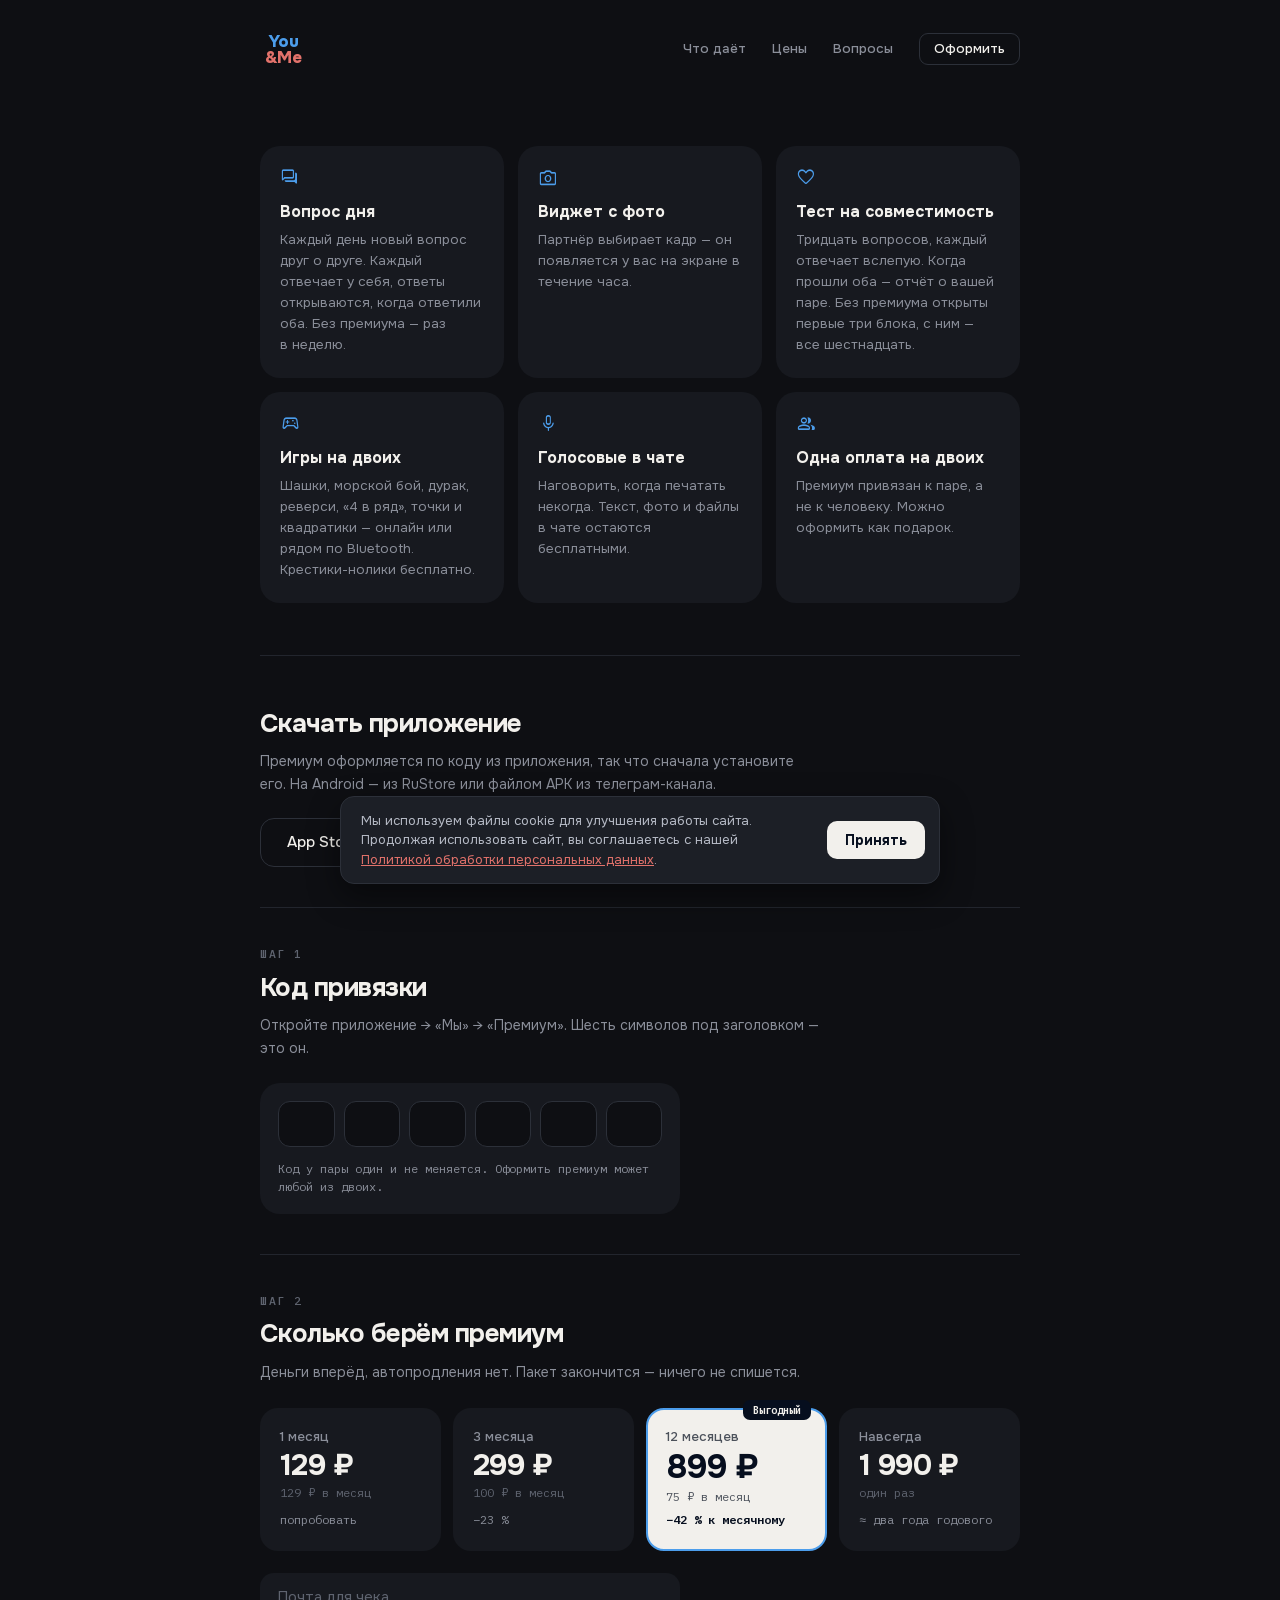
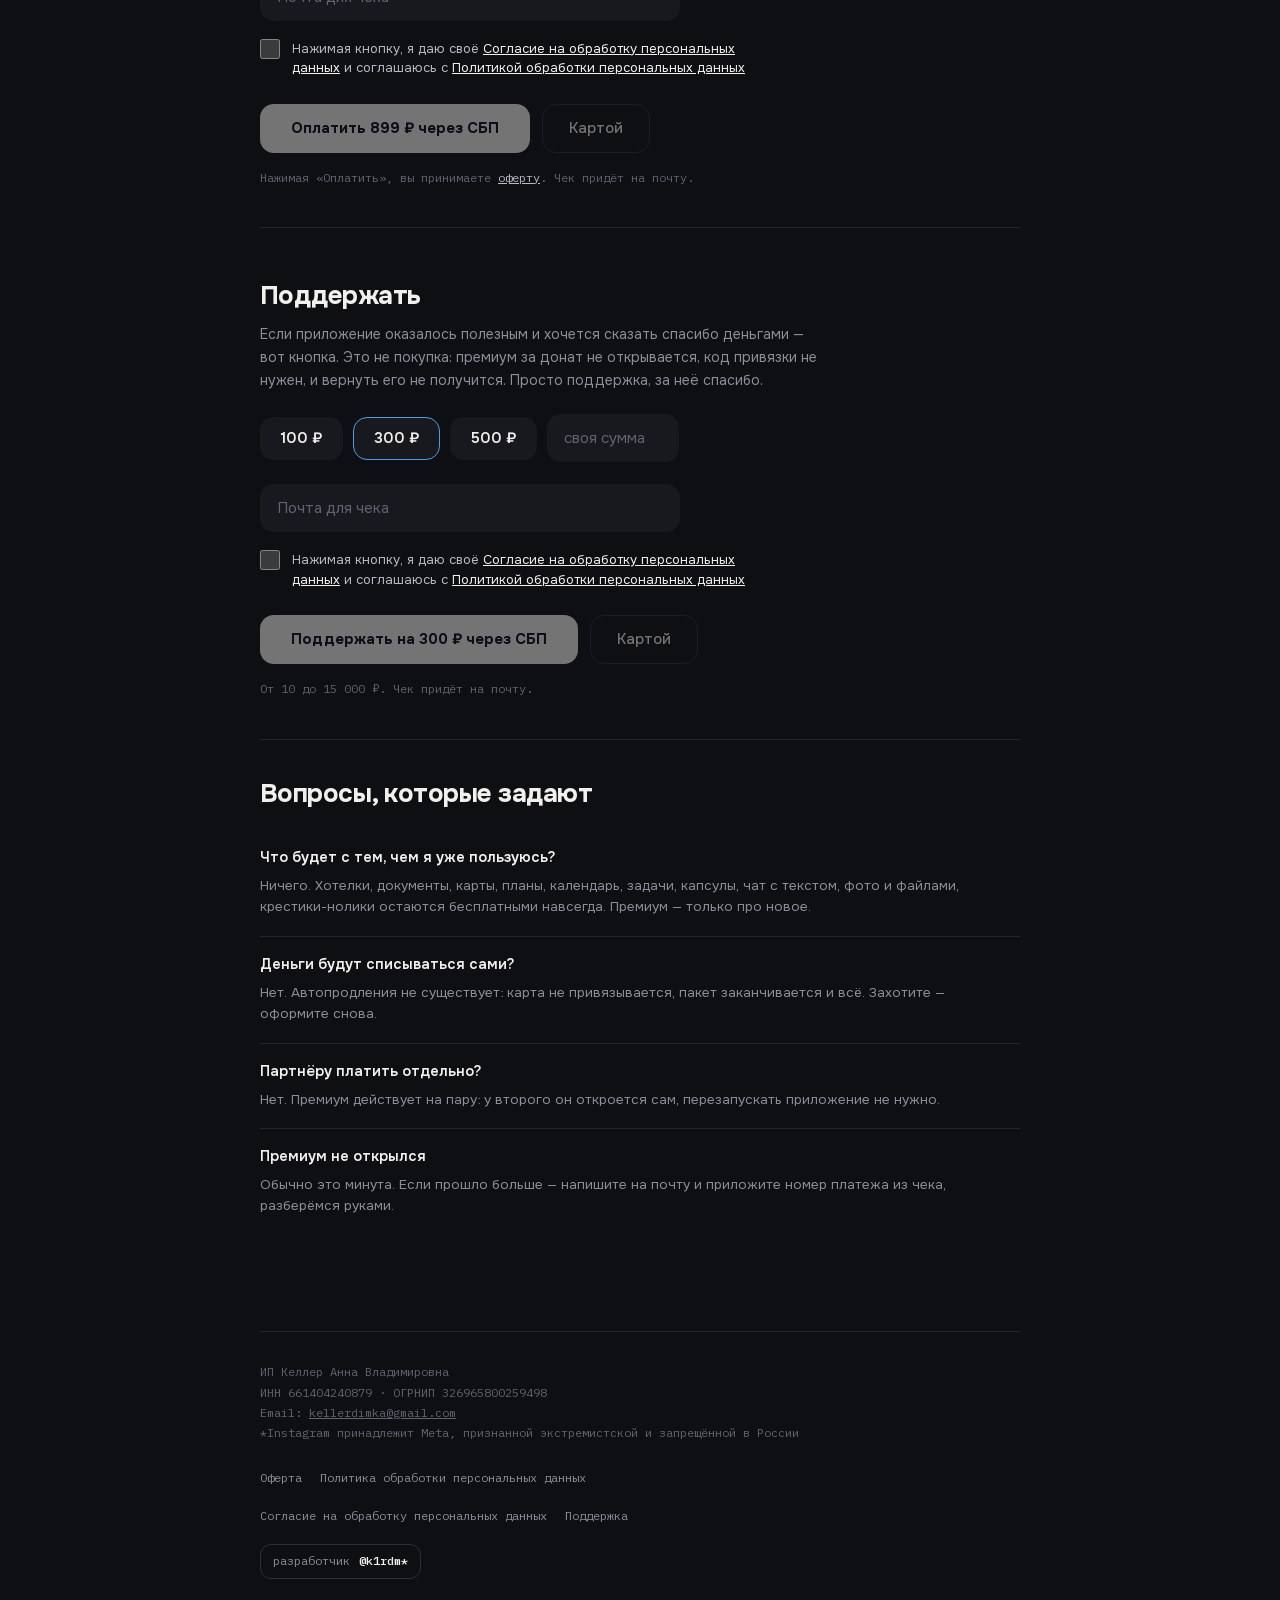
==== index.html @ c8df8b37 "Сайт из монорепо (e87d149)" ====
<!DOCTYPE html>
<html lang="ru">
<head>
<meta charset="utf-8">
<meta name="viewport" content="width=device-width, initial-scale=1">
<title>You&amp;Me — премиум</title>
<meta name="description" content="Премиум You&amp;Me: вопрос дня, фото друг друга на домашнем экране, тест на совместимость, игры на двоих и голосовые в чате. Оформляет один — работает у обоих, без автосписаний.">
<link rel="icon" type="image/png" href="favicon.png">
<link rel="apple-touch-icon" href="apple-touch-icon.png">
<link rel="stylesheet" href="style.css">
<script src="cookie.js" defer></script>
<style>
/* Стили только этой страницы. Палитра, шапка, подвал и типографика — в style.css */

/* ── заголовок ─────────────────────────────────────────── */

/* Герой с крупным заголовком и скриншотом убран из макета: на десктопе страница
   начинается сразу с трёх плашек, а шапка и так объясняет, где человек. На телефоне
   плашки уезжают под сгиб, и без заголовка непонятно, куда попал, — поэтому там он
   остаётся. */
.lead { display: none; }
.lead h1 { margin: 0; font: 800 25px/1.1 var(--sans); letter-spacing: -.03em; }
.lead p { margin: 10px 0 0; font-size: 13px; color: var(--muted); text-wrap: pretty; }

/* ── что даёт ──────────────────────────────────────────── */

.features { display: grid; grid-template-columns: repeat(auto-fit, minmax(210px, 1fr)); gap: 14px; padding: 48px 0 52px; }
.feature { background: var(--card); border-radius: 20px; padding: 22px 20px; }
.feature .icon { color: var(--accent); margin-bottom: 14px; }
.feature h3 { margin: 0; font: 700 16px/1.2 var(--sans); }
.feature p { margin: 9px 0 0; font-size: 13.5px; line-height: 1.55; color: var(--muted); text-wrap: pretty; }

/* ── скачать ───────────────────────────────────────────── */

/* Ссылки на сторы — те же кнопки, что у оплаты, но это <a>: сбрасываем подчёркивание
   и цвет ссылок из style.css. */
.stores { margin-top: 22px; display: flex; gap: 12px; flex-wrap: wrap; }
a.btn { display: inline-block; text-decoration: none; color: var(--fg); }
a.btn:hover { color: var(--fg); }

/* ── шаги ──────────────────────────────────────────────── */

.step { padding: 40px 0; border-top: 1px solid var(--line-soft); }
.step-no { font: 500 11.5px/1 var(--mono); letter-spacing: .14em; text-transform: uppercase; color: var(--dim); }
.step h2 { margin: 14px 0 0; font: 700 26px/1.1 var(--sans); letter-spacing: -.02em; }
.step > p { margin: 12px 0 0; font-size: 14px; color: var(--muted); max-width: 560px; text-wrap: pretty; }

/* код привязки — шесть отдельных клеток, как в приложении */

.code-box { margin-top: 22px; background: var(--card); border-radius: 20px; padding: 18px; max-width: 420px; }
.cells { display: flex; gap: 9px; }
.cells input {
  flex: 1; width: 100%; min-width: 0; height: 46px;
  border: 1px solid var(--line); border-radius: 12px;
  background: var(--bg); color: var(--fg);
  font: 600 22px/1 var(--mono); text-align: center; text-transform: uppercase;
  padding: 0;
}
.cells input:focus { outline: none; border-color: var(--accent); border-width: 2px; }
.code-hint { margin-top: 13px; font: 400 12px/1.5 var(--mono); color: var(--muted); text-wrap: pretty; }

.code-status {
  margin-top: 13px; padding: 11px 14px; border-radius: 12px; background: var(--bg);
  display: none; gap: 10px; align-items: center;
  font: 500 13px/1.3 var(--sans);
}
.code-status.shown { display: flex; }
.code-status .icon { font-size: 18px; }
.code-status.ok { color: var(--fg); }
.code-status.ok .icon { color: var(--accent); font-variation-settings: 'FILL' 1, 'wght' 300, 'opsz' 24; }
.code-status.warn { color: var(--mid); }
.code-status.warn .icon { color: var(--dim); }
.code-status small { display: block; font: 400 11.5px/1.3 var(--mono); color: var(--muted); margin-top: 3px; }

/* ── тарифы ────────────────────────────────────────────── */

.plans { margin-top: 24px; display: grid; grid-template-columns: repeat(4, 1fr); gap: 12px; align-items: stretch; }

.plan {
  position: relative; text-align: left; cursor: pointer;
  background: var(--card); border: 2px solid transparent; border-radius: 18px;
  padding: 20px 18px; color: inherit; font: inherit;
  display: flex; flex-direction: column; gap: 7px;
}
.plan:hover { border-color: var(--line); }
.plan[aria-pressed="true"] { border-color: var(--accent); }
.plan-term { font: 500 13.5px/1 var(--sans); color: var(--muted); }
.plan-price { font: 700 30px/1 var(--sans); letter-spacing: -.02em; }
.plan-meta { display: flex; flex-direction: column; gap: 8px; flex: 1; }
.plan-per { font: 400 12px/1 var(--mono); color: var(--dim); }
.plan-note { margin-top: auto; font: 400 12px/1.45 var(--mono); color: var(--muted); }

/* годовой — единственный светлый, он же выбран по умолчанию */
.plan.best { background: var(--fg); color: var(--on-light); }
.plan.best .plan-term { color: rgba(6,14,30,.7); }
.plan.best .plan-price { color: var(--on-light); font-size: 34px; }
.plan.best .plan-per { color: rgba(6,14,30,.7); }
.plan.best .plan-note { color: var(--on-light); font-weight: 600; }
.plan.best:hover { border-color: var(--mid); }
.plan.best[aria-pressed="true"] { border-color: var(--accent); }
.plan-badge {
  position: absolute; top: -10px; right: 14px;
  padding: 5px 10px; border-radius: 7px;
  background: var(--on-light); color: var(--fg);
  font: 600 10.5px/1 var(--mono);
}

.pay { margin-top: 26px; display: flex; gap: 12px; flex-wrap: wrap; align-items: center; }
.btn {
  font: 700 15px/1 var(--sans); border-radius: 14px; padding: 16px 30px;
  border: 1px solid transparent; cursor: pointer;
}
.btn-primary { background: var(--fg); color: var(--on-light); }
.btn-primary:hover { background: #fff; }
.btn-secondary { background: transparent; color: var(--fg); border-color: var(--line); font-weight: 500; padding: 16px 26px; }
.btn-secondary:hover { border-color: var(--mid); }
.btn:disabled { opacity: .45; cursor: not-allowed; }

.legal { margin-top: 16px; font: 400 12px/1.55 var(--mono); color: var(--dim); text-wrap: pretty; }
.legal a { color: var(--mid); }

.pay-error {
  margin-top: 14px; display: none;
  padding: 13px 15px; border-radius: 14px; background: rgba(111,157,240,.1);
  font: 400 12px/1.5 var(--mono); color: var(--mid); text-wrap: pretty;
}
.pay-error.shown { display: block; }

/* ── поддержать ────────────────────────────────────────── */

/* Секция намеренно скромнее тарифов: донат — не сценарий страницы, а возможность для
   тех, кто дочитал. Поэтому суммы чипами, а не крупными карточками, как у пакетов. */
.tips { margin-top: 22px; display: flex; gap: 10px; flex-wrap: wrap; align-items: center; }
.tip {
  appearance: none; background: var(--card); color: var(--fg); border: 1px solid transparent;
  border-radius: 14px; padding: 13px 20px; font: 600 15px/1 var(--sans); cursor: pointer;
}
.tip:hover { border-color: var(--line); }
.tip[aria-pressed="true"] { border-color: var(--accent); }
.tip-own {
  width: 132px; background: var(--card); color: var(--fg); border: 1px solid transparent;
  border-radius: 14px; padding: 13px 16px; font: 600 15px/1 var(--sans);
}
.tip-own::placeholder { color: var(--dim); font-weight: 400; }
.tip-own:focus { outline: none; border-color: var(--accent); }
/* Почта для чека: то же поле, что «своя сумма», шириной с блок кода. */
.pay-email { display: block; width: 100%; max-width: 420px; margin-top: 22px; }
/* Галочка согласия на ПДн — по инструкции юриста для РКН: по умолчанию снята, без неё
   кнопки оплаты неактивны (agree() в скрипте). Ссылки — в новой вкладке, чтобы человек
   прочитал документ и не потерял введённый код и почту. */
.agree {
  display: flex; gap: 12px; align-items: flex-start; max-width: 520px; margin-top: 18px;
  font: 400 13px/1.5 var(--sans); color: var(--mid); text-wrap: pretty; cursor: pointer;
}
.agree input { flex: none; width: 20px; height: 20px; margin: 0; accent-color: var(--accent); cursor: pointer; }
.agree a { color: var(--fg); }

/* ── вопросы ───────────────────────────────────────────── */

.faq { padding: 40px 0; border-top: 1px solid var(--line-soft); }
.faq h2 { margin: 0 0 22px; font: 700 26px/1.1 var(--sans); letter-spacing: -.02em; }
.qa { padding: 18px 0; border-bottom: 1px solid var(--line-soft); }
.qa:last-child { border-bottom: 0; }
.qa h3 { margin: 0; font: 600 14.5px/1.3 var(--sans); }
.qa p { margin: 9px 0 0; font-size: 13.5px; line-height: 1.55; color: var(--muted); text-wrap: pretty; }

@media (max-width: 760px) {
  /* align-items здесь обязан остаться stretch: при flex-start колонка сжимается
     до ширины содержимого, а в ней лежит абзац с max-width 440px — и страница
     становится шире экрана. */
  .lead { display: block; padding: 12px 0 0; }
  .features { grid-template-columns: 1fr; padding: 22px 0 34px; }
  /* На телефоне тариф — одна строка: срок и цена. Хвосты вроде «попробовать»
     макет здесь не показывает, и в 414 px они всё равно не помещаются. */
  .plans { grid-template-columns: minmax(0, 1fr); gap: 10px; }
  .plan {
    display: grid;
    grid-template-columns: minmax(0, 1fr) auto;
    grid-template-areas: "term price" "meta price";
    align-items: center; gap: 4px 14px; padding: 15px 18px;
  }
  .plan-term { grid-area: term; }
  .plan-price, .plan.best .plan-price { grid-area: price; font-size: 22px; }
  .plan-meta { grid-area: meta; flex-direction: row; gap: 8px; min-width: 0; }
  .plan-note { display: none; margin: 0; }
  .plan.best .plan-note { display: block; }
  .plan-badge { top: -8px; right: 12px; }
  .pay .btn { flex: 1; padding: 16px 20px; text-align: center; }
  .stores .btn { flex: 1 1 auto; padding: 16px 20px; text-align: center; }
}
</style>
</head>
<body>

<div class="wrap">

<header class="top">
  <a class="brand" href="/home">
    <svg width="46" height="46" viewBox="0 0 100 100" role="img" aria-label="You&amp;Me" font-family="Onest, Manrope, system-ui, sans-serif" font-weight="800" font-size="37" letter-spacing="-1.5" text-anchor="middle"><text x="50" y="45" fill="#4C9DEB">You</text><text x="50" y="81" fill="#E2726B">&amp;Me</text></svg>
  </a>
  <nav class="nav-top">
    <a href="/#daet">Что даёт</a>
    <a href="/#ceny">Цены</a>
    <a href="/#voprosy">Вопросы</a>
    <a href="/#kod" class="ghost">Оформить</a>
  </nav>
</header>

<section class="lead">
  <h1>Премиум</h1>
  <p>Вопрос дня · виджет с фото · совместимость · игры · голосовые · одна оплата на двоих</p>
</section>


<section class="features" id="daet">
  <div class="feature">
    <span class="icon">forum</span>
    <h3>Вопрос дня</h3>
    <p>Каждый день новый вопрос друг о друге. Каждый отвечает у себя, ответы открываются, когда ответили оба. Без премиума — раз в неделю.</p>
  </div>
  <div class="feature">
    <span class="icon">photo_camera</span>
    <h3>Виджет с фото</h3>
    <p>Партнёр выбирает кадр — он появляется у вас на экране в течение часа.</p>
  </div>
  <div class="feature">
    <span class="icon">favorite</span>
    <h3>Тест на совместимость</h3>
    <p>Тридцать вопросов, каждый отвечает вслепую. Когда прошли оба — отчёт о вашей паре. Без премиума открыты первые три блока, с ним — все шестнадцать.</p>
  </div>
  <div class="feature">
    <span class="icon">sports_esports</span>
    <h3>Игры на двоих</h3>
    <p>Шашки, морской бой, дурак, реверси, «4 в ряд», точки и квадратики — онлайн или рядом по Bluetooth. Крестики-нолики бесплатно.</p>
  </div>
  <div class="feature">
    <span class="icon">mic</span>
    <h3>Голосовые в чате</h3>
    <p>Наговорить, когда печатать некогда. Текст, фото и файлы в чате остаются бесплатными.</p>
  </div>
  <div class="feature">
    <span class="icon">group</span>
    <h3>Одна оплата на двоих</h3>
    <p>Премиум привязан к паре, а не к человеку. Можно оформить как подарок.</p>
  </div>
</section>

<section class="step" id="skachat">
  <h2>Скачать приложение</h2>
  <p>Премиум оформляется по коду из приложения, так что сначала установите его. На Android —
    из RuStore или файлом APK из телеграм-канала.</p>

  <div class="stores">
    <a class="btn btn-secondary" href="https://apps.apple.com/ru/app/you-me/id6801322823" target="_blank" rel="noopener">App Store</a>
    <a class="btn btn-secondary" href="https://www.rustore.ru/catalog/app/keller.youandme" target="_blank" rel="noopener">RuStore</a>
    <a class="btn btn-secondary" href="https://t.me/KellerChanel" target="_blank" rel="noopener">APK в Telegram</a>
  </div>
</section>

<section class="step" id="kod">
  <div class="step-no">Шаг 1</div>
  <h2>Код привязки</h2>
  <p>Откройте приложение → «Мы» → «Премиум». Шесть символов под заголовком — это он.</p>

  <div class="code-box">
    <div class="cells" id="cells">
      <input maxlength="1" inputmode="latin" autocapitalize="characters" autocomplete="off" spellcheck="false" aria-label="Символ кода 1">
      <input maxlength="1" inputmode="latin" autocapitalize="characters" autocomplete="off" spellcheck="false" aria-label="Символ кода 2">
      <input maxlength="1" inputmode="latin" autocapitalize="characters" autocomplete="off" spellcheck="false" aria-label="Символ кода 3">
      <input maxlength="1" inputmode="latin" autocapitalize="characters" autocomplete="off" spellcheck="false" aria-label="Символ кода 4">
      <input maxlength="1" inputmode="latin" autocapitalize="characters" autocomplete="off" spellcheck="false" aria-label="Символ кода 5">
      <input maxlength="1" inputmode="latin" autocapitalize="characters" autocomplete="off" spellcheck="false" aria-label="Символ кода 6">
    </div>
    <div class="code-hint">Код у пары один и не меняется. Оформить премиум может любой из двоих.</div>
    <div class="code-status" id="codeStatus" role="status" aria-live="polite">
      <span class="icon"></span>
      <span class="code-status-text"></span>
    </div>
  </div>
</section>

<section class="step" id="ceny">
  <div class="step-no">Шаг 2</div>
  <h2>Сколько берём премиум</h2>
  <p>Деньги вперёд, автопродления нет. Пакет закончится — ничего не спишется.</p>

  <div class="plans" id="plans">
    <button type="button" class="plan" data-plan="m1" data-price="129" aria-pressed="false">
      <span class="plan-term">1 месяц</span>
      <span class="plan-price">129 ₽</span>
      <span class="plan-meta">
        <span class="plan-per">129 ₽ в месяц</span>
        <span class="plan-note">попробовать</span>
      </span>
    </button>
    <button type="button" class="plan" data-plan="m3" data-price="299" aria-pressed="false">
      <span class="plan-term">3 месяца</span>
      <span class="plan-price">299 ₽</span>
      <span class="plan-meta">
        <span class="plan-per">100 ₽ в месяц</span>
        <span class="plan-note">−23 %</span>
      </span>
    </button>
    <button type="button" class="plan best" data-plan="m12" data-price="899" aria-pressed="true">
      <span class="plan-badge">Выгодный</span>
      <span class="plan-term">12 месяцев</span>
      <span class="plan-price">899 ₽</span>
      <span class="plan-meta">
        <span class="plan-per">75 ₽ в месяц</span>
        <span class="plan-note">−42 % к месячному</span>
      </span>
    </button>
    <button type="button" class="plan" data-plan="forever" data-price="1990" aria-pressed="false">
      <span class="plan-term">Навсегда</span>
      <span class="plan-price">1 990 ₽</span>
      <span class="plan-meta">
        <span class="plan-per">один раз</span>
        <span class="plan-note">≈ два года годового</span>
      </span>
    </button>
  </div>

  <input class="tip-own pay-email" id="payEmail" type="email" inputmode="email" autocomplete="email"
         spellcheck="false" placeholder="Почта для чека" aria-label="Почта для чека">

  <label class="agree">
    <input type="checkbox" id="payAgree">
    <span>Нажимая кнопку, я даю своё <a href="consent-ru.html" target="_blank" rel="noopener">Согласие
      на обработку персональных данных</a> и соглашаюсь с <a href="privacy-ru.html" target="_blank" rel="noopener">Политикой
      обработки персональных данных</a></span>
  </label>

  <div class="pay">
    <button type="button" class="btn btn-primary" id="paySbp" disabled>Оплатить 899 ₽ через СБП</button>
    <button type="button" class="btn btn-secondary" id="payCard" disabled>Картой</button>
  </div>

  <div class="legal">
    Нажимая «Оплатить», вы принимаете <a href="offer.html">оферту</a>. Чек придёт на почту.
  </div>

  <div class="pay-error" id="payError" role="status" aria-live="polite"></div>
</section>

<section class="step" id="podderzhat">
  <h2>Поддержать</h2>
  <p>Если приложение оказалось полезным и хочется сказать спасибо деньгами — вот кнопка.
    Это не покупка: премиум за донат не открывается, код привязки не нужен, и вернуть
    его не получится. Просто поддержка, за неё спасибо.</p>

  <div class="tips" id="tips">
    <button type="button" class="tip" data-tip="100" aria-pressed="false">100 ₽</button>
    <button type="button" class="tip" data-tip="300" aria-pressed="true">300 ₽</button>
    <button type="button" class="tip" data-tip="500" aria-pressed="false">500 ₽</button>
    <input class="tip-own" id="tipOwn" inputmode="decimal" autocomplete="off"
           placeholder="своя сумма" aria-label="Своя сумма доната">
  </div>

  <input class="tip-own pay-email" id="tipEmail" type="email" inputmode="email" autocomplete="email"
         spellcheck="false" placeholder="Почта для чека" aria-label="Почта для чека">

  <label class="agree">
    <input type="checkbox" id="tipAgree">
    <span>Нажимая кнопку, я даю своё <a href="consent-ru.html" target="_blank" rel="noopener">Согласие
      на обработку персональных данных</a> и соглашаюсь с <a href="privacy-ru.html" target="_blank" rel="noopener">Политикой
      обработки персональных данных</a></span>
  </label>

  <div class="pay">
    <button type="button" class="btn btn-primary" id="tipSbp" disabled>Поддержать на 300 ₽ через СБП</button>
    <button type="button" class="btn btn-secondary" id="tipCard" disabled>Картой</button>
  </div>

  <div class="legal">
    От 10 до 15 000 ₽. Чек придёт на почту.
  </div>

  <div class="pay-error" id="tipError" role="status" aria-live="polite"></div>
</section>

<section class="faq" id="voprosy">
  <h2>Вопросы, которые задают</h2>

  <div class="qa">
    <h3>Что будет с тем, чем я уже пользуюсь?</h3>
    <p>Ничего. Хотелки, документы, карты, планы, календарь, задачи, капсулы, чат
      с текстом, фото и файлами, крестики-нолики остаются бесплатными навсегда.
      Премиум — только про новое.</p>
  </div>
  <div class="qa">
    <h3>Деньги будут списываться сами?</h3>
    <p>Нет. Автопродления не существует: карта не привязывается, пакет заканчивается и всё.
      Захотите — оформите снова.</p>
  </div>
  <div class="qa">
    <h3>Партнёру платить отдельно?</h3>
    <p>Нет. Премиум действует на пару: у второго он откроется сам, перезапускать приложение
      не нужно.</p>
  </div>
  <div class="qa">
    <h3>Премиум не открылся</h3>
    <p>Обычно это минута. Если прошло больше — напишите на почту и приложите номер платежа
      из чека, разберёмся руками.</p>
  </div>
</section>

<footer class="foot">
  <div class="foot-req">
    ИП Келлер Анна Владимировна<br>
    ИНН 661404240879 · ОГРНИП 326965800259498<br>
    Email: <a href="mailto:kellerdimka@gmail.com">kellerdimka@gmail.com</a><br>
    *Instagram принадлежит Meta, признанной экстремистской и запрещённой в России
  </div>
  <div class="foot-links">
    <a href="offer.html">Оферта</a>
    <a href="privacy-ru.html">Политика обработки персональных данных</a>
    <a href="consent-ru.html">Согласие на обработку персональных данных</a>
    <a href="support.html">Поддержка</a>
    <a class="foot-ig" href="https://www.instagram.com/k1rdm/" rel="me"><span>разработчик</span><b>@k1rdm*</b></a>
  </div>
</footer>

</div>

<script>
// Адрес приёма оплаты. Четыре ветки — /check, /create, /donate, /webhook — живут по
// этому адресу с разными путями. Пусто — оплата не подключена, и страница говорит об
// этом честно, вместо того чтобы вести человека в никуда.
// С 04.10.2026 оплату принимает наш сервер в Яндекс Облаке. Первое переключение
// 19.09.2026 откатили в тот же час: коды привязки живых пар лежали только в Firestore,
// и сайт отвечал «такого кода нет» всем подряд. Теперь сервер ищет код в обеих базах.
// Адрес уведомлений ЮKassa (…/pay/webhook) меняется руками в её кабинете — вместе с этим.
const PAY_ENDPOINT = "https://api.youandme-app.ru/pay";

const cells = [...document.querySelectorAll("#cells input")];
const statusBox = document.getElementById("codeStatus");
const plansBox = document.getElementById("plans");
const sbpBtn = document.getElementById("paySbp");
const cardBtn = document.getElementById("payCard");
const payError = document.getElementById("payError");

let selected = plansBox.querySelector('[aria-pressed="true"]');

const code = () => cells.map(c => c.value).join("");

function status(kind, text, sub) {
  statusBox.className = "code-status shown " + kind;
  statusBox.querySelector(".icon").textContent = kind === "ok" ? "check_circle" : "info";
  statusBox.querySelector(".code-status-text").innerHTML =
    text + (sub ? '<small>' + sub + '</small>' : "");
}

// Ввод: одна клетка — один символ, автопереход вперёд и назад по Backspace.
cells.forEach((cell, i) => {
  cell.addEventListener("input", () => {
    cell.value = cell.value.replace(/[^A-Za-z0-9]/g, "").toUpperCase();
    if (cell.value && i < cells.length - 1) cells[i + 1].focus();
    if (code().length === 6) checkCode();
    else statusBox.className = "code-status";
  });
  cell.addEventListener("keydown", e => {
    if (e.key === "Backspace" && !cell.value && i > 0) cells[i - 1].focus();
    if (e.key === "ArrowLeft" && i > 0) cells[i - 1].focus();
    if (e.key === "ArrowRight" && i < cells.length - 1) cells[i + 1].focus();
  });
  // Вставка кода целиком раскладывается по клеткам, а не падает в одну.
  cell.addEventListener("paste", e => {
    e.preventDefault();
    const text = (e.clipboardData.getData("text") || "").replace(/[^A-Za-z0-9]/g, "").toUpperCase();
    [...text].slice(0, cells.length - i).forEach((ch, k) => cells[i + k].value = ch);
    cells[Math.min(i + text.length, cells.length - 1)].focus();
    if (code().length === 6) checkCode();
  });
});

async function checkCode() {
  if (!PAY_ENDPOINT) {
    status("warn", "Приём оплаты подключается",
      "Код запомнится — вернитесь на страницу через пару дней.");
    return;
  }
  status("warn", "Проверяем код…");
  try {
    const r = await fetch(PAY_ENDPOINT + "/check?code=" + encodeURIComponent(code()));
    const data = await r.json();
    if (data.ok) status("ok", data.names || "Пара найдена", "пара найдена");
    else status("warn", "Такого кода нет", "Проверьте, что переписали его из приложения без ошибок.");
  } catch {
    status("warn", "Не получилось проверить код", "Проверьте связь и попробуйте ещё раз.");
  }
}

// Выбор пакета: сумма едет в подпись главной кнопки.
plansBox.addEventListener("click", e => {
  const plan = e.target.closest(".plan");
  if (!plan) return;
  selected.setAttribute("aria-pressed", "false");
  plan.setAttribute("aria-pressed", "true");
  selected = plan;
  sbpBtn.textContent = "Оплатить " + Number(plan.dataset.price).toLocaleString("ru-RU") + " ₽ через СБП";
});

// Почта для чека. По 54-ФЗ чек уходит покупателю, а ЮKassa сама её на своей форме
// не спрашивает. Проверка грубая — точнее проверит ЮKassa.
const payEmail = document.getElementById("payEmail");
const emailOk = input => /^[^\s@]+@[^\s@]+\.[^\s@]+$/.test(input.value.trim());

// Галочка согласия: кнопки активны, только пока она стоит. Возвращает ту же сверку —
// ею кнопки и включаются обратно после неудачной попытки оплаты.
function agree(box, ...buttons) {
  const sync = () => buttons.forEach(b => b.disabled = !box.checked);
  box.addEventListener("change", sync);
  sync();
  return sync;
}
const payAgreed = agree(document.getElementById("payAgree"), sbpBtn, cardBtn);

async function pay(method) {
  payError.classList.remove("shown");
  if (code().length !== 6) {
    payError.textContent = "Сначала введите код привязки из приложения — иначе премиум некуда зачислить.";
    payError.classList.add("shown");
    cells[0].focus();
    return;
  }
  if (!emailOk(payEmail)) {
    payError.textContent = "Укажите почту — на неё придёт чек.";
    payError.classList.add("shown");
    payEmail.focus();
    return;
  }
  if (!PAY_ENDPOINT) {
    payError.textContent = "Приём оплаты ещё подключается. Загляните через пару дней — код привязки за это время не изменится.";
    payError.classList.add("shown");
    return;
  }
  sbpBtn.disabled = cardBtn.disabled = true;
  try {
    const r = await fetch(PAY_ENDPOINT + "/create", {
      method: "POST",
      headers: { "Content-Type": "application/json" },
      body: JSON.stringify({ code: code(), plan: selected.dataset.plan, method, email: payEmail.value.trim() })
    });
    const data = await r.json();
    if (data.confirmationUrl) location.href = data.confirmationUrl;
    else throw new Error(data.error || "no url");
  } catch {
    payError.textContent = "Не получилось начать оплату. Попробуйте ещё раз, а если повторится — напишите на почту из подвала.";
    payError.classList.add("shown");
    payAgreed();
  }
}

sbpBtn.addEventListener("click", () => pay("sbp"));
cardBtn.addEventListener("click", () => pay("card"));

// ── донат ────────────────────────────────────────────────────────────────────
// Отдельная ручка и отдельные кнопки: у доната нет ни кода пары, ни пакета, и
// путать его с оплатой премиума нельзя — ни в коде, ни на экране.
const tipsBox = document.getElementById("tips");
const tipOwn = document.getElementById("tipOwn");
const tipSbp = document.getElementById("tipSbp");
const tipCard = document.getElementById("tipCard");
const tipError = document.getElementById("tipError");
const tipEmail = document.getElementById("tipEmail");
const tipAgreed = agree(document.getElementById("tipAgree"), tipSbp, tipCard);

let tipChip = tipsBox.querySelector('[aria-pressed="true"]');

// Своя сумма или выбранный чип — своя главнее, раз человек её вписал.
const tipAmount = () => tipOwn.value.trim() || tipChip?.dataset.tip || "";

function tipLabel() {
  const rubles = Number(tipAmount().replace(",", "."));
  tipSbp.textContent = Number.isFinite(rubles) && rubles > 0
    ? "Поддержать на " + rubles.toLocaleString("ru-RU") + " ₽ через СБП"
    : "Поддержать через СБП";
}

tipsBox.addEventListener("click", e => {
  const chip = e.target.closest(".tip");
  if (!chip) return;
  tipChip?.setAttribute("aria-pressed", "false");
  chip.setAttribute("aria-pressed", "true");
  tipChip = chip;
  // Выбор чипа отменяет вписанное вручную — иначе непонятно, что уйдёт в оплату.
  tipOwn.value = "";
  tipLabel();
});

tipOwn.addEventListener("input", () => {
  tipOwn.value = tipOwn.value.replace(/[^0-9.,]/g, "");
  // Пока в поле что-то есть, платим по нему — чип гаснет, чтобы не спорил с полем.
  if (tipOwn.value) {
    tipChip?.setAttribute("aria-pressed", "false");
    tipChip = null;
  }
  tipLabel();
});

async function tip(method) {
  tipError.classList.remove("shown");
  const amount = tipAmount();
  if (!amount) {
    tipError.textContent = "Выберите сумму или впишите свою.";
    tipError.classList.add("shown");
    tipOwn.focus();
    return;
  }
  if (!emailOk(tipEmail)) {
    tipError.textContent = "Укажите почту — на неё придёт чек.";
    tipError.classList.add("shown");
    tipEmail.focus();
    return;
  }
  tipSbp.disabled = tipCard.disabled = true;
  try {
    const r = await fetch(PAY_ENDPOINT + "/donate", {
      method: "POST",
      headers: { "Content-Type": "application/json" },
      body: JSON.stringify({ amount, method, email: tipEmail.value.trim() })
    });
    const data = await r.json();
    if (data.confirmationUrl) location.href = data.confirmationUrl;
    else throw new Error(data.error || "no url");
  } catch {
    // Сервер принимает от 10 до 15 000 ₽ — за границами он отвечает ошибкой, и почти
    // всегда это именно сумма, а не сбой. Поэтому подсказываем про неё.
    tipError.textContent = "Не получилось начать оплату. Проверьте сумму — она должна быть от 10 до 15 000 ₽.";
    tipError.classList.add("shown");
    tipAgreed();
  }
}

tipSbp.addEventListener("click", () => tip("sbp"));
tipCard.addEventListener("click", () => tip("card"));

// Возврат с формы оплаты. Премиум сюда не заглядывает: его выдаёт уведомление от ЮKassa
// на сервер, и приходит оно своим темпом — обычно за секунды, но обещать «уже готово»
// нельзя. Поэтому говорим про минуту и отправляем в приложение, где статус настоящий.
const back = new URLSearchParams(location.search);
if (back.get("paid")) {
  status("ok", "Оплата принята",
    "Премиум откроется в приложении в течение минуты — перезапускать его не нужно.");
  statusBox.scrollIntoView({ behavior: "smooth", block: "center" });
}

// Возврат с доната — свой, потому что премиума за него не будет и обещать его нельзя.
if (back.get("thanks")) {
  tipError.textContent = "Спасибо. Чек придёт на почту.";
  tipError.classList.add("shown");
  tipError.scrollIntoView({ behavior: "smooth", block: "center" });
}
</script>

</body>
</html>
---- style.css ----
/* Общий стиль сайта You&Me. Палитра взята с макета премиума:
   тема одна, тёмная — светлой версии нет намеренно, макета под неё не рисовали.
   Страница-лендинг (index.html) добавляет к этому свои стили у себя внутри. */

/* ── шрифты ────────────────────────────────────────────── */

/* Свои копии, а не Google Fonts: каждый запрос к Google отдавал ему IP посетителя, а политика
   говорит, что за границу данные не уходят. Наборы — кириллица и латиница (у Onest ещё
   «math» и «symbols»: стрелки, ≈). Иконки Material Symbols — только те, что на премиуме
   и на /home (там их рисуют экраны карусели), 36 штук, оси opsz 20..24, wght 300..600,
   FILL 0..1. Набор целиком — в icon_names= запроса ниже; понадобилась новая — скачать
   заново с ней (имена по алфавиту), иначе вместо значка на странице будет слово:
   https://fonts.googleapis.com/css2?family=Material+Symbols+Rounded:opsz,wght,FILL,GRAD@20..24,300..600,0..1,0&icon_names=add,cake,calendar_month,chat,check_circle,checklist,chevron_left,chevron_right,cloud_off,credit_card,description,drafts,edit,fact_check,favorite,flag,folder,forum,group,how_to_vote,info,list_alt,lock,lock_clock,mail,mic,more_horiz,photo_camera,play_arrow,radar,radio_button_unchecked,redeem,repeat,search,sports_esports,wifi */

@font-face { font-family: 'IBM Plex Mono'; font-weight: 400; font-display: swap; src: url(fonts/plex-mono-400-cyrillic-ext.woff2) format('woff2'); unicode-range: U+0460-052F, U+1C80-1C8A, U+20B4, U+2DE0-2DFF, U+A640-A69F, U+FE2E-FE2F; }
@font-face { font-family: 'IBM Plex Mono'; font-weight: 400; font-display: swap; src: url(fonts/plex-mono-400-cyrillic.woff2) format('woff2'); unicode-range: U+0301, U+0400-045F, U+0490-0491, U+04B0-04B1, U+2116; }
@font-face { font-family: 'IBM Plex Mono'; font-weight: 400; font-display: swap; src: url(fonts/plex-mono-400-latin-ext.woff2) format('woff2'); unicode-range: U+0100-02BA, U+02BD-02C5, U+02C7-02CC, U+02CE-02D7, U+02DD-02FF, U+0304, U+0308, U+0329, U+1D00-1DBF, U+1E00-1E9F, U+1EF2-1EFF, U+2020, U+20A0-20AB, U+20AD-20C4, U+2113, U+2C60-2C7F, U+A720-A7FF; }
@font-face { font-family: 'IBM Plex Mono'; font-weight: 400; font-display: swap; src: url(fonts/plex-mono-400-latin.woff2) format('woff2'); unicode-range: U+0000-00FF, U+0131, U+0152-0153, U+02BB-02BC, U+02C6, U+02DA, U+02DC, U+0304, U+0308, U+0329, U+2000-206F, U+20AC, U+2122, U+2191, U+2193, U+2212, U+2215, U+FEFF, U+FFFD; }
@font-face { font-family: 'IBM Plex Mono'; font-weight: 500; font-display: swap; src: url(fonts/plex-mono-500-cyrillic-ext.woff2) format('woff2'); unicode-range: U+0460-052F, U+1C80-1C8A, U+20B4, U+2DE0-2DFF, U+A640-A69F, U+FE2E-FE2F; }
@font-face { font-family: 'IBM Plex Mono'; font-weight: 500; font-display: swap; src: url(fonts/plex-mono-500-cyrillic.woff2) format('woff2'); unicode-range: U+0301, U+0400-045F, U+0490-0491, U+04B0-04B1, U+2116; }
@font-face { font-family: 'IBM Plex Mono'; font-weight: 500; font-display: swap; src: url(fonts/plex-mono-500-latin-ext.woff2) format('woff2'); unicode-range: U+0100-02BA, U+02BD-02C5, U+02C7-02CC, U+02CE-02D7, U+02DD-02FF, U+0304, U+0308, U+0329, U+1D00-1DBF, U+1E00-1E9F, U+1EF2-1EFF, U+2020, U+20A0-20AB, U+20AD-20C4, U+2113, U+2C60-2C7F, U+A720-A7FF; }
@font-face { font-family: 'IBM Plex Mono'; font-weight: 500; font-display: swap; src: url(fonts/plex-mono-500-latin.woff2) format('woff2'); unicode-range: U+0000-00FF, U+0131, U+0152-0153, U+02BB-02BC, U+02C6, U+02DA, U+02DC, U+0304, U+0308, U+0329, U+2000-206F, U+20AC, U+2122, U+2191, U+2193, U+2212, U+2215, U+FEFF, U+FFFD; }
@font-face { font-family: 'IBM Plex Mono'; font-weight: 600; font-display: swap; src: url(fonts/plex-mono-600-cyrillic-ext.woff2) format('woff2'); unicode-range: U+0460-052F, U+1C80-1C8A, U+20B4, U+2DE0-2DFF, U+A640-A69F, U+FE2E-FE2F; }
@font-face { font-family: 'IBM Plex Mono'; font-weight: 600; font-display: swap; src: url(fonts/plex-mono-600-cyrillic.woff2) format('woff2'); unicode-range: U+0301, U+0400-045F, U+0490-0491, U+04B0-04B1, U+2116; }
@font-face { font-family: 'IBM Plex Mono'; font-weight: 600; font-display: swap; src: url(fonts/plex-mono-600-latin-ext.woff2) format('woff2'); unicode-range: U+0100-02BA, U+02BD-02C5, U+02C7-02CC, U+02CE-02D7, U+02DD-02FF, U+0304, U+0308, U+0329, U+1D00-1DBF, U+1E00-1E9F, U+1EF2-1EFF, U+2020, U+20A0-20AB, U+20AD-20C4, U+2113, U+2C60-2C7F, U+A720-A7FF; }
@font-face { font-family: 'IBM Plex Mono'; font-weight: 600; font-display: swap; src: url(fonts/plex-mono-600-latin.woff2) format('woff2'); unicode-range: U+0000-00FF, U+0131, U+0152-0153, U+02BB-02BC, U+02C6, U+02DA, U+02DC, U+0304, U+0308, U+0329, U+2000-206F, U+20AC, U+2122, U+2191, U+2193, U+2212, U+2215, U+FEFF, U+FFFD; }
@font-face { font-family: 'Manrope'; font-weight: 400 800; font-display: swap; src: url(fonts/manrope-cyrillic-ext.woff2) format('woff2'); unicode-range: U+0460-052F, U+1C80-1C8A, U+20B4, U+2DE0-2DFF, U+A640-A69F, U+FE2E-FE2F; }
@font-face { font-family: 'Manrope'; font-weight: 400 800; font-display: swap; src: url(fonts/manrope-cyrillic.woff2) format('woff2'); unicode-range: U+0301, U+0400-045F, U+0490-0491, U+04B0-04B1, U+2116; }
@font-face { font-family: 'Manrope'; font-weight: 400 800; font-display: swap; src: url(fonts/manrope-latin-ext.woff2) format('woff2'); unicode-range: U+0100-02BA, U+02BD-02C5, U+02C7-02CC, U+02CE-02D7, U+02DD-02FF, U+0304, U+0308, U+0329, U+1D00-1DBF, U+1E00-1E9F, U+1EF2-1EFF, U+2020, U+20A0-20AB, U+20AD-20C4, U+2113, U+2C60-2C7F, U+A720-A7FF; }
@font-face { font-family: 'Manrope'; font-weight: 400 800; font-display: swap; src: url(fonts/manrope-latin.woff2) format('woff2'); unicode-range: U+0000-00FF, U+0131, U+0152-0153, U+02BB-02BC, U+02C6, U+02DA, U+02DC, U+0304, U+0308, U+0329, U+2000-206F, U+20AC, U+2122, U+2191, U+2193, U+2212, U+2215, U+FEFF, U+FFFD; }
@font-face { font-family: 'Onest'; font-weight: 400 800; font-display: swap; src: url(fonts/onest-cyrillic-ext.woff2) format('woff2'); unicode-range: U+0460-052F, U+1C80-1C8A, U+20B4, U+2DE0-2DFF, U+A640-A69F, U+FE2E-FE2F; }
@font-face { font-family: 'Onest'; font-weight: 400 800; font-display: swap; src: url(fonts/onest-cyrillic.woff2) format('woff2'); unicode-range: U+0301, U+0400-045F, U+0490-0491, U+04B0-04B1, U+2116; }
@font-face { font-family: 'Onest'; font-weight: 400 800; font-display: swap; src: url(fonts/onest-math.woff2) format('woff2'); unicode-range: U+0302-0303, U+0305, U+0307-0308, U+0310, U+0312, U+0315, U+031A, U+0326-0327, U+032C, U+032F-0330, U+0332-0333, U+0338, U+033A, U+0346, U+034D, U+0391-03A1, U+03A3-03A9, U+03B1-03C9, U+03D1, U+03D5-03D6, U+03F0-03F1, U+03F4-03F5, U+2016-2017, U+2034-2038, U+203C, U+2040, U+2043, U+2047, U+2050, U+2057, U+205F, U+2070-2071, U+2074-209F, U+20D0-20DC, U+20E1, U+20E5-20EF, U+2100-2112, U+2114-2115, U+2117-2121, U+2123-214F, U+2190, U+2192, U+2194-21AE, U+21B0-21E5, U+21F1-21F2, U+21F4-2211, U+2213-2214, U+2216-22FF, U+2308-230B, U+2310, U+2319, U+231C-2321, U+2336-237A, U+237C, U+2395, U+239B-23B7, U+23D0, U+23DC-23E1, U+2474-2475, U+25AF, U+25B3, U+25B7, U+25BD, U+25C1, U+25CA, U+25CC, U+25FB, U+266D-266F, U+27C0-27FF, U+2900-2AFF, U+2B0E-2B11, U+2B30-2B4C, U+2BFE, U+3030, U+FF5B, U+FF5D, U+1D400-1D7FF, U+1EE00-1EEFF; }
@font-face { font-family: 'Onest'; font-weight: 400 800; font-display: swap; src: url(fonts/onest-symbols.woff2) format('woff2'); unicode-range: U+0001-000C, U+000E-001F, U+007F-009F, U+20DD-20E0, U+20E2-20E4, U+2150-218F, U+2190, U+2192, U+2194-2199, U+21AF, U+21E6-21F0, U+21F3, U+2218-2219, U+2299, U+22C4-22C6, U+2300-243F, U+2440-244A, U+2460-24FF, U+25A0-27BF, U+2800-28FF, U+2921-2922, U+2981, U+29BF, U+29EB, U+2B00-2BFF, U+4DC0-4DFF, U+FFF9-FFFB, U+10140-1018E, U+10190-1019C, U+101A0, U+101D0-101FD, U+102E0-102FB, U+10E60-10E7E, U+1D2C0-1D2D3, U+1D2E0-1D37F, U+1F000-1F0FF, U+1F100-1F1AE, U+1F1E6-1F1FF, U+1F30D-1F30F, U+1F315, U+1F31C, U+1F31E, U+1F320-1F32C, U+1F336, U+1F378, U+1F37D, U+1F382, U+1F393-1F39F, U+1F3A7-1F3A8, U+1F3AC-1F3AF, U+1F3C2, U+1F3C4-1F3C6, U+1F3CA-1F3CE, U+1F3D4-1F3E0, U+1F3ED, U+1F3F1-1F3F3, U+1F3F5-1F3F7, U+1F408, U+1F415, U+1F41F, U+1F426, U+1F43F, U+1F441-1F442, U+1F444, U+1F446-1F449, U+1F44C-1F44E, U+1F453, U+1F46A, U+1F47D, U+1F4A3, U+1F4B0, U+1F4B3, U+1F4B9, U+1F4BB, U+1F4BF, U+1F4C8-1F4CB, U+1F4D6, U+1F4DA, U+1F4DF, U+1F4E3-1F4E6, U+1F4EA-1F4ED, U+1F4F7, U+1F4F9-1F4FB, U+1F4FD-1F4FE, U+1F503, U+1F507-1F50B, U+1F50D, U+1F512-1F513, U+1F53E-1F54A, U+1F54F-1F5FA, U+1F610, U+1F650-1F67F, U+1F687, U+1F68D, U+1F691, U+1F694, U+1F698, U+1F6AD, U+1F6B2, U+1F6B9-1F6BA, U+1F6BC, U+1F6C6-1F6CF, U+1F6D3-1F6D7, U+1F6E0-1F6EA, U+1F6F0-1F6F3, U+1F6F7-1F6FC, U+1F700-1F80B, U+1F810-1F847, U+1F850-1F859, U+1F860-1F887, U+1F890-1F8AD, U+1F8B0-1F8BB, U+1F8C0-1F8C1, U+1F8D0-1F8D8, U+1F900-1F90B, U+1F93B, U+1F946, U+1F984, U+1F996, U+1F9E9, U+1FA00-1FA6F, U+1FA70-1FA7C, U+1FA80-1FAC6, U+1FAC8, U+1FACC-1FADD, U+1FADF-1FAEB, U+1FAEF-1FAFA, U+1FB00-1FBFF; }
@font-face { font-family: 'Onest'; font-weight: 400 800; font-display: swap; src: url(fonts/onest-latin-ext.woff2) format('woff2'); unicode-range: U+0100-02BA, U+02BD-02C5, U+02C7-02CC, U+02CE-02D7, U+02DD-02FF, U+0304, U+0308, U+0329, U+1D00-1DBF, U+1E00-1E9F, U+1EF2-1EFF, U+2020, U+20A0-20AB, U+20AD-20C4, U+2113, U+2C60-2C7F, U+A720-A7FF; }
@font-face { font-family: 'Onest'; font-weight: 400 800; font-display: swap; src: url(fonts/onest-latin.woff2) format('woff2'); unicode-range: U+0000-00FF, U+0131, U+0152-0153, U+02BB-02BC, U+02C6, U+02DA, U+02DC, U+0304, U+0308, U+0329, U+2000-206F, U+20AC, U+2122, U+2191, U+2193, U+2212, U+2215, U+FEFF, U+FFFD; }
@font-face { font-family: 'Material Symbols Rounded'; font-weight: 300 600; font-display: block; src: url(fonts/material-symbols-rounded.woff2) format('woff2'); }

:root {
  --bg:        #0e0f13;
  --card:      #17191f;
  --card-2:    #1c1f26;
  --line:      #2c3039;
  --line-soft: #22252d;
  --fg:        #f2f0ec;
  --muted:     #8b8f9a;
  --dim:       #5f6470;
  --mid:       #b6bbc6;
  --accent:    oklch(0.68 0.14 250);
  --brand:     oklch(0.68 0.14 25);
  --on-light:  #060e1e;
  --sans: 'Onest', 'Manrope', system-ui, -apple-system, sans-serif;
  --mono: 'IBM Plex Mono', ui-monospace, 'SF Mono', Menlo, monospace;
  color-scheme: dark;
}

* { box-sizing: border-box; }

body {
  margin: 0;
  background: var(--bg);
  color: var(--fg);
  font: 400 17px/1.65 var(--sans);
  -webkit-font-smoothing: antialiased;
}

.wrap { max-width: 880px; margin: 0 auto; padding: 0 60px; }

a { color: var(--brand); }
a:hover { color: var(--fg); }

.icon {
  font-family: 'Material Symbols Rounded';
  font-size: 20px;
  line-height: 1;
  display: block;
  font-variation-settings: 'FILL' 0, 'wght' 300, 'opsz' 24;
}

.eyebrow {
  font: 500 11.5px/1 var(--mono);
  letter-spacing: .14em;
  text-transform: uppercase;
  color: var(--brand);
}

/* ── шапка (одинаковая на всех страницах) ──────────────── */

.top { display: flex; justify-content: space-between; align-items: center; padding: 26px 0; gap: 16px; }
.brand { display: flex; gap: 11px; align-items: center; text-decoration: none; }
.nav-top { display: flex; gap: 26px; align-items: center; }
.nav-top a { font: 500 13.5px/1 var(--sans); color: var(--muted); text-decoration: none; }
.nav-top a:hover { color: var(--fg); }
.nav-top a.ghost { color: var(--fg); padding: 8px 14px; border-radius: 9px; border: 1px solid var(--line); }
.nav-top a.ghost:hover { border-color: var(--mid); }

/* ── типографика документов ────────────────────────────── */

/* Колонка документа уже общей: 600 px — это около 75 знаков в строке, предел, за которым
   глаз начинает терять начало следующей строки. Шапка и подвал остаются во всю ширину. */
main { max-width: 600px; margin: 0 auto; padding: 48px 0 56px; }

h1 { font: 700 34px/1.2 var(--sans); letter-spacing: -.02em; margin: 0 0 10px; text-wrap: pretty; }
h2 { font: 700 22px/1.3 var(--sans); letter-spacing: -.01em; margin: 40px 0 12px; }
h3 { font: 600 18px/1.35 var(--sans); margin: 28px 0 8px; }

p { margin: 12px 0; color: var(--mid); text-wrap: pretty; }

.updated { font: 400 13px/1.5 var(--mono); color: var(--dim); margin: 10px 0 24px; }
.lang { font: 400 13px/1.5 var(--mono); color: var(--dim); margin: 0 0 22px; }

ul, ol { padding-left: 22px; margin: 12px 0; color: var(--mid); }
li { margin: 7px 0; }

strong { color: var(--fg); font-weight: 600; }

/* Названия сервисов и зон в документах: ru-central1 и подобное. Не блок кода — строчная
   пометка, поэтому только шрифт и цвет, без подложки. */
code { font: 400 .92em/1 var(--mono); color: var(--fg); }

.card {
  background: var(--card);
  border: 1px solid var(--line);
  border-radius: 14px;
  padding: 20px 24px;
  margin: 24px 0;
}
.card strong { display: block; margin-bottom: 10px; font: 600 16px/1.3 var(--sans); }
.card p:last-child { margin-bottom: 0; }
.card ul:last-child { margin-bottom: 0; }

table { width: 100%; border-collapse: collapse; margin: 20px 0; }
th, td { text-align: left; padding: 11px 12px; border-bottom: 1px solid var(--line-soft); font-size: 14.5px; }
th { color: var(--dim); font: 500 12px/1 var(--mono); text-transform: uppercase; letter-spacing: .08em; }
td { color: var(--mid); }

/* ── подвал (одинаковый на всех страницах) ─────────────── */

.foot {
  margin-top: 56px; padding: 30px 0 50px;
  border-top: 1px solid var(--line-soft);
  display: flex; justify-content: space-between; gap: 24px; flex-wrap: wrap;
}
.foot-req { font: 400 12px/1.7 var(--mono); color: var(--dim); }
.foot-req a { color: var(--dim); }
.foot-links { display: flex; gap: 18px; flex-wrap: wrap; align-content: flex-start; max-width: 520px; font: 400 12px/1.7 var(--mono); }
.foot-links a { color: var(--muted); text-decoration: none; }
.foot-links a:hover { color: var(--fg); }
/* Плашка автора. В макете перед словом — значок Instagram; убран по решению владельца
   17.10.2026: за логотипы Meta в России штрафуют (20.3 КоАП), а у сайта открыт запрос РКН. */
.foot-links a.foot-ig { display: flex; gap: 9px; padding: 6px 12px; border-radius: 11px; border: 1px solid var(--line); transition: border-color .2s, color .2s; }
.foot-links a.foot-ig:hover { border-color: var(--dim); }
.foot-ig b { color: var(--fg); font-weight: 500; }

/* ── баннер cookie (cookie.js) ─────────────────────────── */

.cookie {
  position: fixed; left: 50%; bottom: 16px; transform: translateX(-50%); z-index: 10;
  width: min(600px, calc(100% - 32px));
  display: flex; gap: 16px; align-items: center;
  background: var(--card-2); border: 1px solid var(--line); border-radius: 14px;
  padding: 14px 14px 14px 20px; box-shadow: 0 12px 32px rgba(0,0,0,.45);
}
.cookie p { margin: 0; font: 400 13px/1.5 var(--sans); color: var(--mid); }
.cookie button {
  flex: none; font: 700 14px/1 var(--sans); color: var(--on-light); background: var(--fg);
  border: 0; border-radius: 10px; padding: 12px 18px; cursor: pointer;
}
.cookie button:hover { background: #fff; }

/* ── телефон ───────────────────────────────────────────── */

@media (max-width: 760px) {
  .wrap { padding: 0 20px; }
  .top { padding: 18px 0; }
  .nav-top { gap: 14px; }
  .nav-top a:not(.ghost) { display: none; }
  main { padding: 30px 0 40px; }
  h1 { font-size: 28px; }
  h2 { font-size: 20px; margin-top: 34px; }
  h3 { font-size: 17px; }
  .card { padding: 18px 18px; }
  .foot { flex-direction: column; gap: 16px; margin-top: 36px; padding: 22px 0 40px; }
  .foot-req { order: 1; font-size: 10.5px; line-height: 1.65; }
  .foot-links { flex-direction: column; align-items: flex-start; gap: 8px; font-size: 11px; line-height: 1.6; }
  .foot-links a.foot-ig { margin-top: 8px; }
  .cookie { flex-direction: column; align-items: stretch; gap: 12px; padding: 16px; }
}
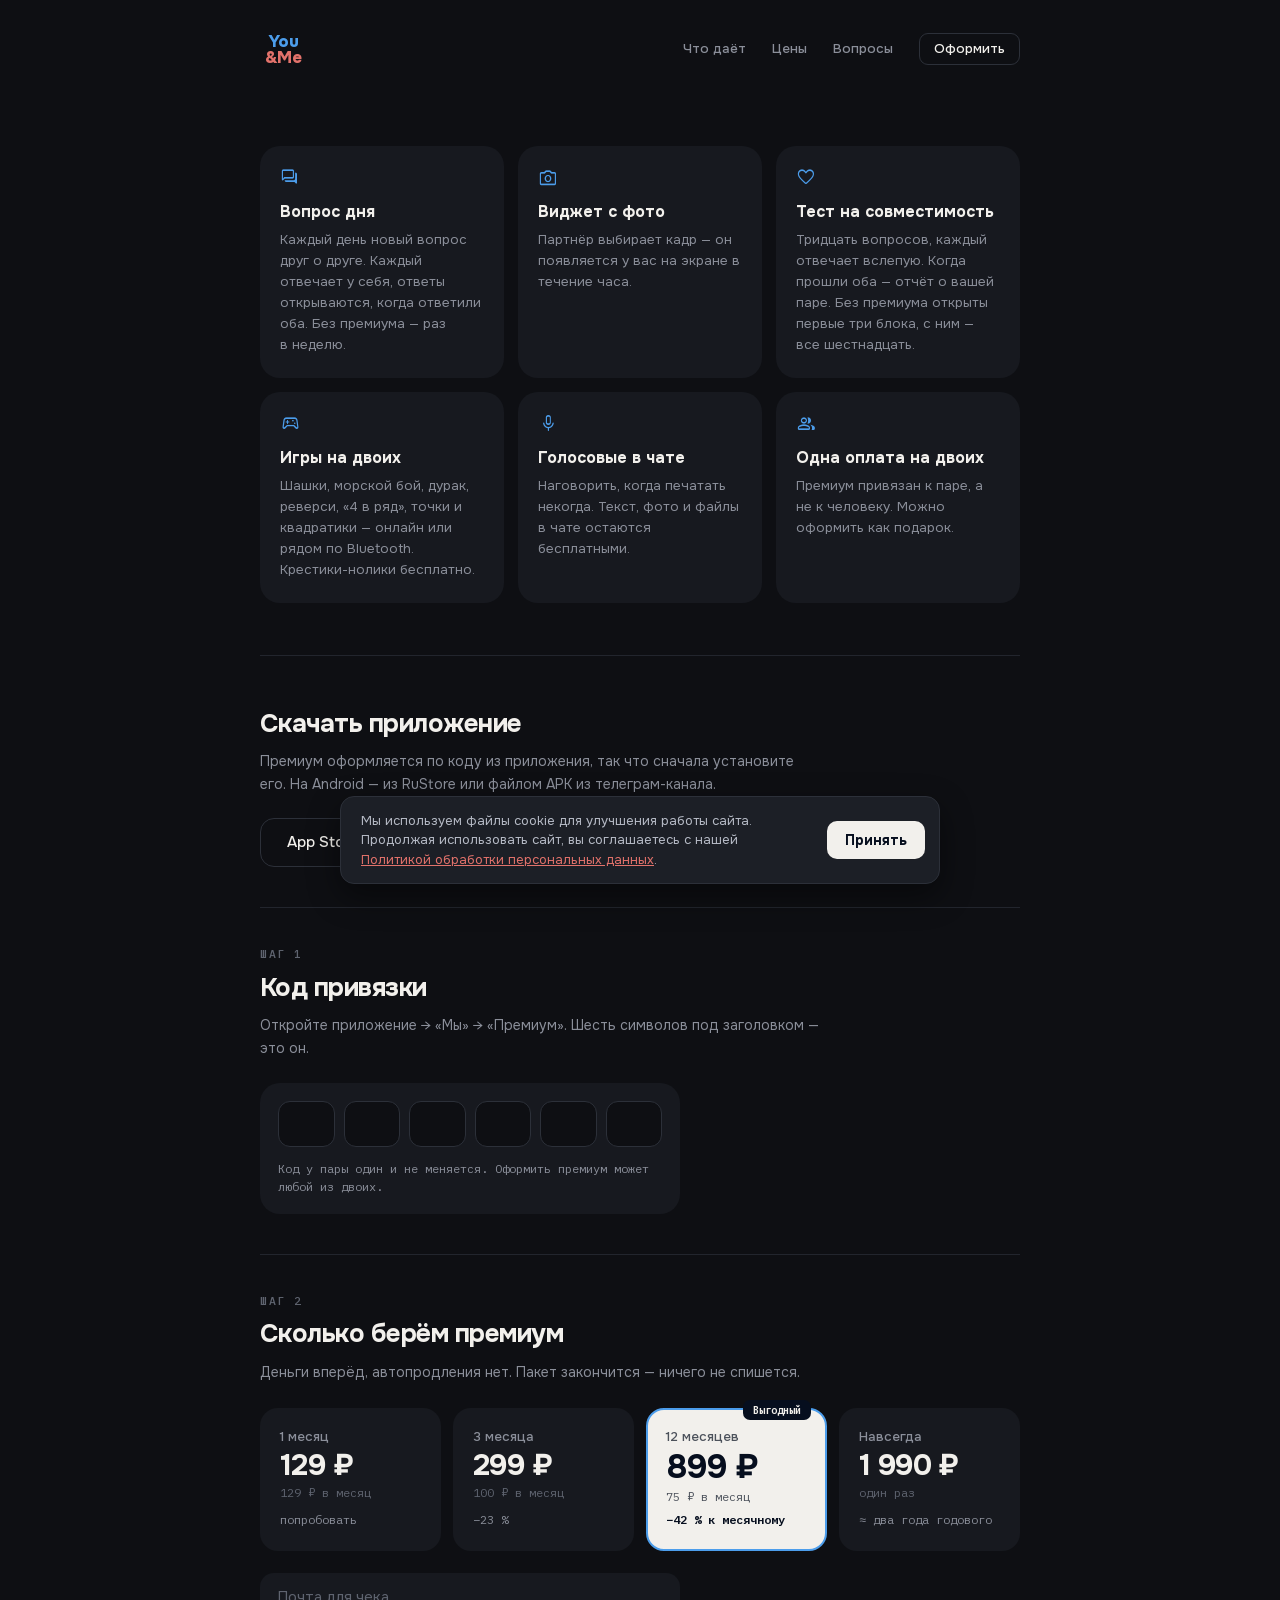
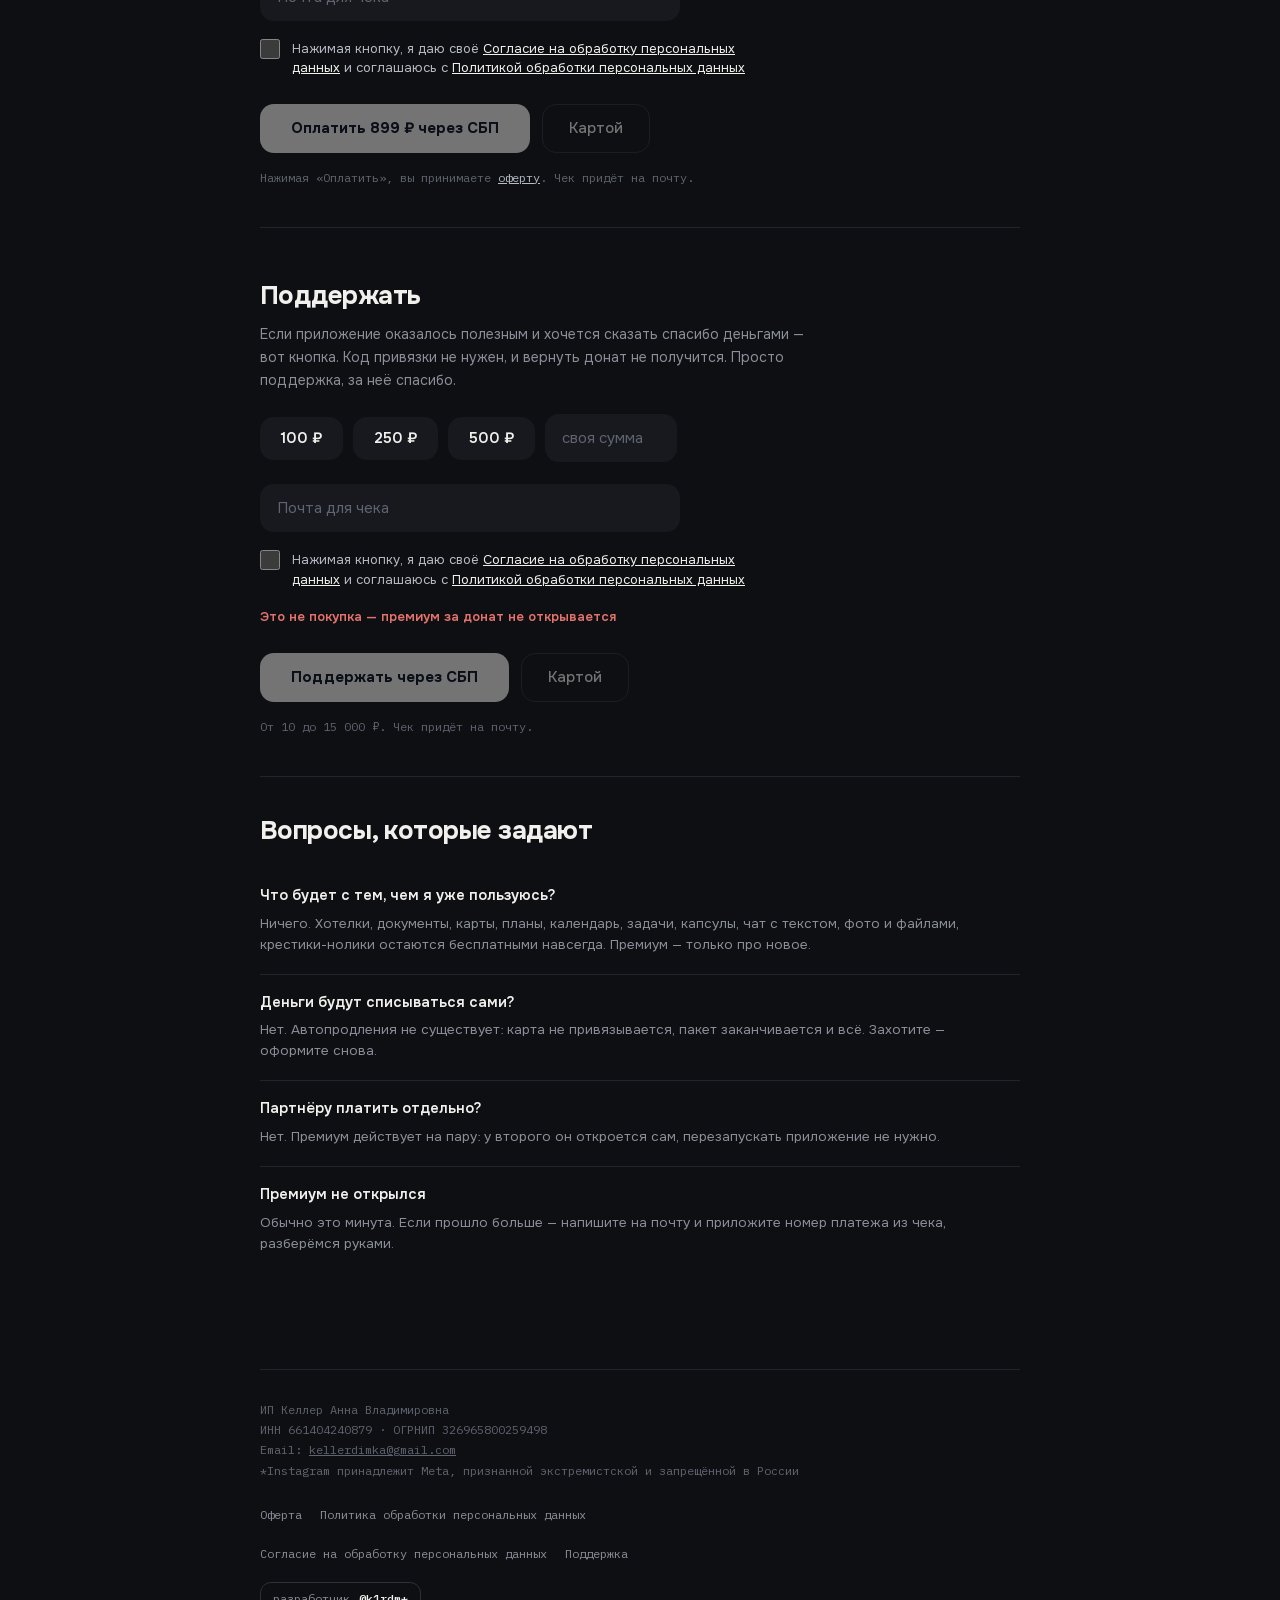
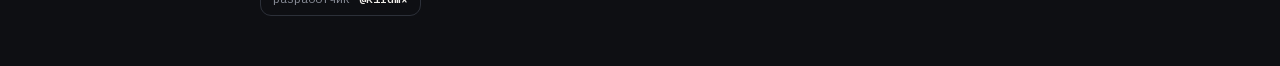
==== commit 67da158a: "Сайт из монорепо (4842a91)" ====
--- a/index.html
+++ b/index.html
@@ -154,6 +154,8 @@
 }
 .agree input { flex: none; width: 20px; height: 20px; margin: 0; accent-color: var(--accent); cursor: pointer; }
 .agree a { color: var(--fg); }
+/* Оговорка у самой кнопки, а не в абзаце сверху: абзац не дочитывают (#146). */
+.tip-warn { margin-top: 18px; font: 600 13px/1.5 var(--sans); color: var(--brand); text-wrap: pretty; }
 
 /* ── вопросы ───────────────────────────────────────────── */
 
@@ -345,12 +347,13 @@
 <section class="step" id="podderzhat">
   <h2>Поддержать</h2>
   <p>Если приложение оказалось полезным и хочется сказать спасибо деньгами — вот кнопка.
-    Это не покупка: премиум за донат не открывается, код привязки не нужен, и вернуть
-    его не получится. Просто поддержка, за неё спасибо.</p>
-
+    Код привязки не нужен, и вернуть донат не получится. Просто поддержка, за неё спасибо.</p>
+
+  <!-- Суммы не рядом с ценами пакетов и заранее не выбраны: 300 ₽ по умолчанию под
+       тарифом за 299 ₽ дважды приняли за покупку премиума (баг #146, 15.10 и 25.10). -->
   <div class="tips" id="tips">
     <button type="button" class="tip" data-tip="100" aria-pressed="false">100 ₽</button>
-    <button type="button" class="tip" data-tip="300" aria-pressed="true">300 ₽</button>
+    <button type="button" class="tip" data-tip="250" aria-pressed="false">250 ₽</button>
     <button type="button" class="tip" data-tip="500" aria-pressed="false">500 ₽</button>
     <input class="tip-own" id="tipOwn" inputmode="decimal" autocomplete="off"
            placeholder="своя сумма" aria-label="Своя сумма доната">
@@ -366,8 +369,10 @@
       обработки персональных данных</a></span>
   </label>
 
+  <div class="tip-warn">Это не покупка — премиум за донат не открывается</div>
+
   <div class="pay">
-    <button type="button" class="btn btn-primary" id="tipSbp" disabled>Поддержать на 300 ₽ через СБП</button>
+    <button type="button" class="btn btn-primary" id="tipSbp" disabled>Поддержать через СБП</button>
     <button type="button" class="btn btn-secondary" id="tipCard" disabled>Картой</button>
   </div>
 
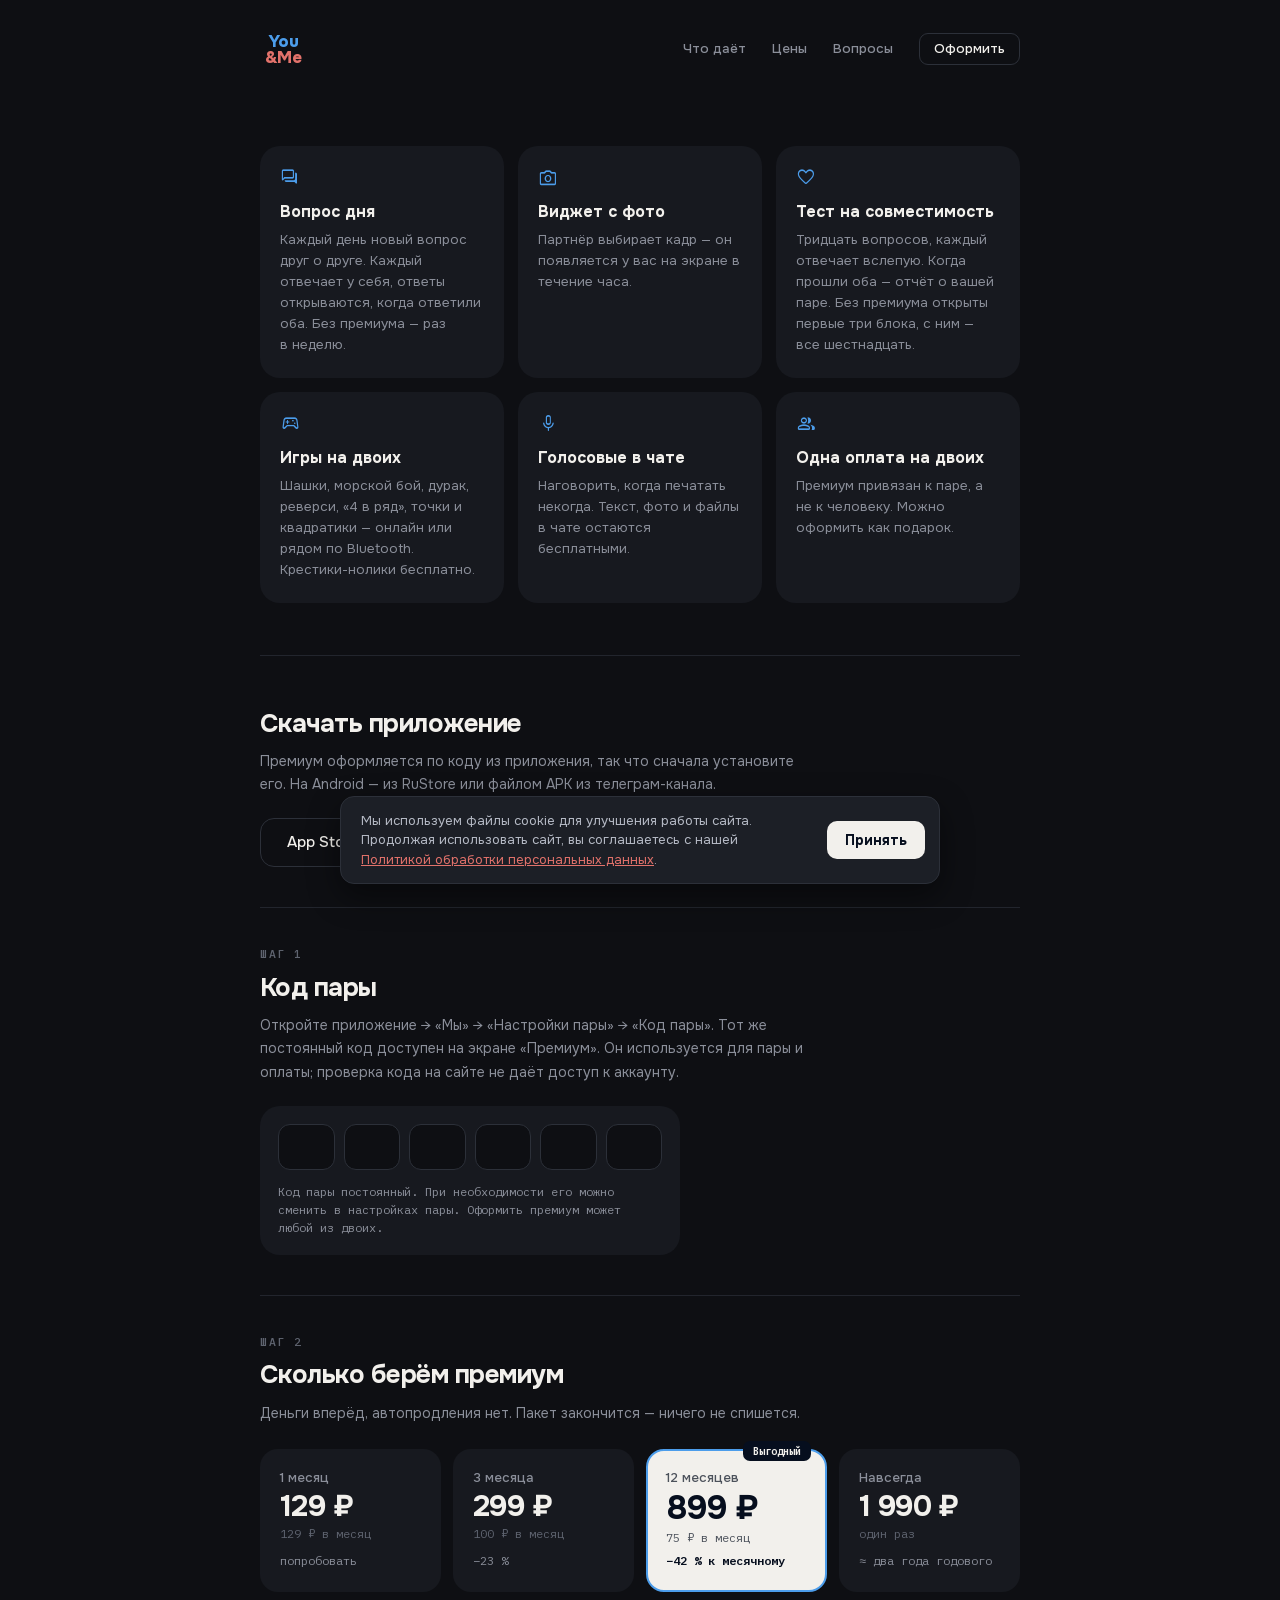
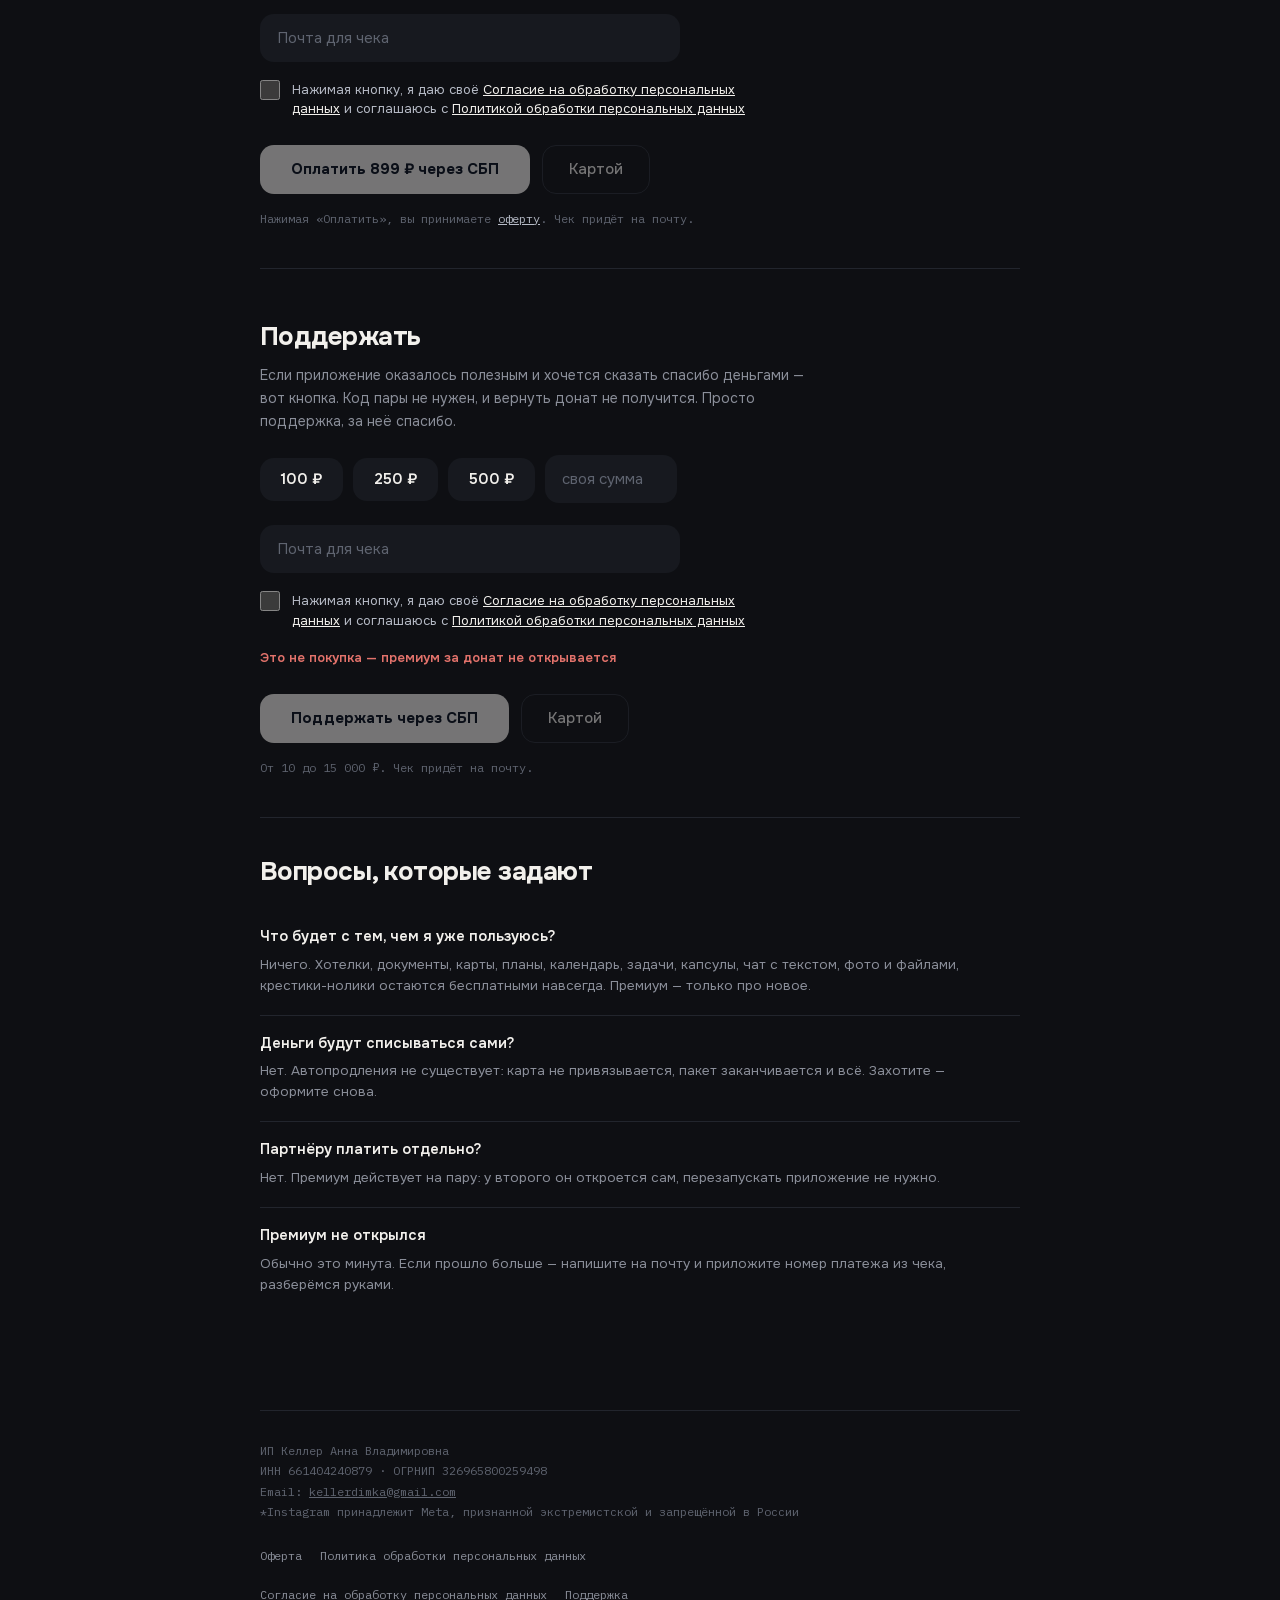
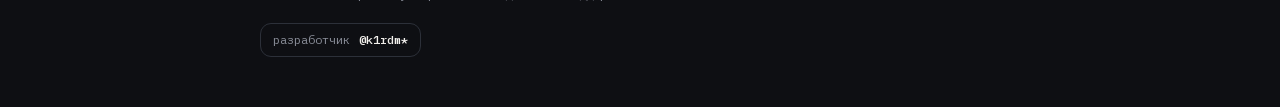
==== commit f2d27652: "Сайт из монорепо (92e71b0)" ====
--- a/index.html
+++ b/index.html
@@ -8,6 +8,7 @@
 <link rel="icon" type="image/png" href="favicon.png">
 <link rel="apple-touch-icon" href="apple-touch-icon.png">
 <link rel="stylesheet" href="style.css">
+<link rel="stylesheet" href="pay.css">
 <script src="cookie.js" defer></script>
 <style>
 /* Стили только этой страницы. Палитра, шапка, подвал и типографика — в style.css */
@@ -38,94 +39,6 @@
 a.btn { display: inline-block; text-decoration: none; color: var(--fg); }
 a.btn:hover { color: var(--fg); }
 
-/* ── шаги ──────────────────────────────────────────────── */
-
-.step { padding: 40px 0; border-top: 1px solid var(--line-soft); }
-.step-no { font: 500 11.5px/1 var(--mono); letter-spacing: .14em; text-transform: uppercase; color: var(--dim); }
-.step h2 { margin: 14px 0 0; font: 700 26px/1.1 var(--sans); letter-spacing: -.02em; }
-.step > p { margin: 12px 0 0; font-size: 14px; color: var(--muted); max-width: 560px; text-wrap: pretty; }
-
-/* код привязки — шесть отдельных клеток, как в приложении */
-
-.code-box { margin-top: 22px; background: var(--card); border-radius: 20px; padding: 18px; max-width: 420px; }
-.cells { display: flex; gap: 9px; }
-.cells input {
-  flex: 1; width: 100%; min-width: 0; height: 46px;
-  border: 1px solid var(--line); border-radius: 12px;
-  background: var(--bg); color: var(--fg);
-  font: 600 22px/1 var(--mono); text-align: center; text-transform: uppercase;
-  padding: 0;
-}
-.cells input:focus { outline: none; border-color: var(--accent); border-width: 2px; }
-.code-hint { margin-top: 13px; font: 400 12px/1.5 var(--mono); color: var(--muted); text-wrap: pretty; }
-
-.code-status {
-  margin-top: 13px; padding: 11px 14px; border-radius: 12px; background: var(--bg);
-  display: none; gap: 10px; align-items: center;
-  font: 500 13px/1.3 var(--sans);
-}
-.code-status.shown { display: flex; }
-.code-status .icon { font-size: 18px; }
-.code-status.ok { color: var(--fg); }
-.code-status.ok .icon { color: var(--accent); font-variation-settings: 'FILL' 1, 'wght' 300, 'opsz' 24; }
-.code-status.warn { color: var(--mid); }
-.code-status.warn .icon { color: var(--dim); }
-.code-status small { display: block; font: 400 11.5px/1.3 var(--mono); color: var(--muted); margin-top: 3px; }
-
-/* ── тарифы ────────────────────────────────────────────── */
-
-.plans { margin-top: 24px; display: grid; grid-template-columns: repeat(4, 1fr); gap: 12px; align-items: stretch; }
-
-.plan {
-  position: relative; text-align: left; cursor: pointer;
-  background: var(--card); border: 2px solid transparent; border-radius: 18px;
-  padding: 20px 18px; color: inherit; font: inherit;
-  display: flex; flex-direction: column; gap: 7px;
-}
-.plan:hover { border-color: var(--line); }
-.plan[aria-pressed="true"] { border-color: var(--accent); }
-.plan-term { font: 500 13.5px/1 var(--sans); color: var(--muted); }
-.plan-price { font: 700 30px/1 var(--sans); letter-spacing: -.02em; }
-.plan-meta { display: flex; flex-direction: column; gap: 8px; flex: 1; }
-.plan-per { font: 400 12px/1 var(--mono); color: var(--dim); }
-.plan-note { margin-top: auto; font: 400 12px/1.45 var(--mono); color: var(--muted); }
-
-/* годовой — единственный светлый, он же выбран по умолчанию */
-.plan.best { background: var(--fg); color: var(--on-light); }
-.plan.best .plan-term { color: rgba(6,14,30,.7); }
-.plan.best .plan-price { color: var(--on-light); font-size: 34px; }
-.plan.best .plan-per { color: rgba(6,14,30,.7); }
-.plan.best .plan-note { color: var(--on-light); font-weight: 600; }
-.plan.best:hover { border-color: var(--mid); }
-.plan.best[aria-pressed="true"] { border-color: var(--accent); }
-.plan-badge {
-  position: absolute; top: -10px; right: 14px;
-  padding: 5px 10px; border-radius: 7px;
-  background: var(--on-light); color: var(--fg);
-  font: 600 10.5px/1 var(--mono);
-}
-
-.pay { margin-top: 26px; display: flex; gap: 12px; flex-wrap: wrap; align-items: center; }
-.btn {
-  font: 700 15px/1 var(--sans); border-radius: 14px; padding: 16px 30px;
-  border: 1px solid transparent; cursor: pointer;
-}
-.btn-primary { background: var(--fg); color: var(--on-light); }
-.btn-primary:hover { background: #fff; }
-.btn-secondary { background: transparent; color: var(--fg); border-color: var(--line); font-weight: 500; padding: 16px 26px; }
-.btn-secondary:hover { border-color: var(--mid); }
-.btn:disabled { opacity: .45; cursor: not-allowed; }
-
-.legal { margin-top: 16px; font: 400 12px/1.55 var(--mono); color: var(--dim); text-wrap: pretty; }
-.legal a { color: var(--mid); }
-
-.pay-error {
-  margin-top: 14px; display: none;
-  padding: 13px 15px; border-radius: 14px; background: rgba(111,157,240,.1);
-  font: 400 12px/1.5 var(--mono); color: var(--mid); text-wrap: pretty;
-}
-.pay-error.shown { display: block; }
-
 /* ── поддержать ────────────────────────────────────────── */
 
 /* Секция намеренно скромнее тарифов: донат — не сценарий страницы, а возможность для
@@ -137,34 +50,8 @@
 }
 .tip:hover { border-color: var(--line); }
 .tip[aria-pressed="true"] { border-color: var(--accent); }
-.tip-own {
-  width: 132px; background: var(--card); color: var(--fg); border: 1px solid transparent;
-  border-radius: 14px; padding: 13px 16px; font: 600 15px/1 var(--sans);
-}
-.tip-own::placeholder { color: var(--dim); font-weight: 400; }
-.tip-own:focus { outline: none; border-color: var(--accent); }
-/* Почта для чека: то же поле, что «своя сумма», шириной с блок кода. */
-.pay-email { display: block; width: 100%; max-width: 420px; margin-top: 22px; }
-/* Галочка согласия на ПДн — по инструкции юриста для РКН: по умолчанию снята, без неё
-   кнопки оплаты неактивны (agree() в скрипте). Ссылки — в новой вкладке, чтобы человек
-   прочитал документ и не потерял введённый код и почту. */
-.agree {
-  display: flex; gap: 12px; align-items: flex-start; max-width: 520px; margin-top: 18px;
-  font: 400 13px/1.5 var(--sans); color: var(--mid); text-wrap: pretty; cursor: pointer;
-}
-.agree input { flex: none; width: 20px; height: 20px; margin: 0; accent-color: var(--accent); cursor: pointer; }
-.agree a { color: var(--fg); }
 /* Оговорка у самой кнопки, а не в абзаце сверху: абзац не дочитывают (#146). */
 .tip-warn { margin-top: 18px; font: 600 13px/1.5 var(--sans); color: var(--brand); text-wrap: pretty; }
-
-/* ── вопросы ───────────────────────────────────────────── */
-
-.faq { padding: 40px 0; border-top: 1px solid var(--line-soft); }
-.faq h2 { margin: 0 0 22px; font: 700 26px/1.1 var(--sans); letter-spacing: -.02em; }
-.qa { padding: 18px 0; border-bottom: 1px solid var(--line-soft); }
-.qa:last-child { border-bottom: 0; }
-.qa h3 { margin: 0; font: 600 14.5px/1.3 var(--sans); }
-.qa p { margin: 9px 0 0; font-size: 13.5px; line-height: 1.55; color: var(--muted); text-wrap: pretty; }
 
 @media (max-width: 760px) {
   /* align-items здесь обязан остаться stretch: при flex-start колонка сжимается
@@ -172,22 +59,6 @@
      становится шире экрана. */
   .lead { display: block; padding: 12px 0 0; }
   .features { grid-template-columns: 1fr; padding: 22px 0 34px; }
-  /* На телефоне тариф — одна строка: срок и цена. Хвосты вроде «попробовать»
-     макет здесь не показывает, и в 414 px они всё равно не помещаются. */
-  .plans { grid-template-columns: minmax(0, 1fr); gap: 10px; }
-  .plan {
-    display: grid;
-    grid-template-columns: minmax(0, 1fr) auto;
-    grid-template-areas: "term price" "meta price";
-    align-items: center; gap: 4px 14px; padding: 15px 18px;
-  }
-  .plan-term { grid-area: term; }
-  .plan-price, .plan.best .plan-price { grid-area: price; font-size: 22px; }
-  .plan-meta { grid-area: meta; flex-direction: row; gap: 8px; min-width: 0; }
-  .plan-note { display: none; margin: 0; }
-  .plan.best .plan-note { display: block; }
-  .plan-badge { top: -8px; right: 12px; }
-  .pay .btn { flex: 1; padding: 16px 20px; text-align: center; }
   .stores .btn { flex: 1 1 auto; padding: 16px 20px; text-align: center; }
 }
 </style>
@@ -261,8 +132,8 @@
 
 <section class="step" id="kod">
   <div class="step-no">Шаг 1</div>
-  <h2>Код привязки</h2>
-  <p>Откройте приложение → «Мы» → «Премиум». Шесть символов под заголовком — это он.</p>
+  <h2>Код пары</h2>
+  <p>Откройте приложение → «Мы» → «Настройки пары» → «Код пары». Тот же постоянный код доступен на экране «Премиум». Он используется для пары и оплаты; проверка кода на сайте не даёт доступ к аккаунту.</p>
 
   <div class="code-box">
     <div class="cells" id="cells">
@@ -273,7 +144,7 @@
       <input maxlength="1" inputmode="latin" autocapitalize="characters" autocomplete="off" spellcheck="false" aria-label="Символ кода 5">
       <input maxlength="1" inputmode="latin" autocapitalize="characters" autocomplete="off" spellcheck="false" aria-label="Символ кода 6">
     </div>
-    <div class="code-hint">Код у пары один и не меняется. Оформить премиум может любой из двоих.</div>
+    <div class="code-hint">Код пары постоянный. При необходимости его можно сменить в настройках пары. Оформить премиум может любой из двоих.</div>
     <div class="code-status" id="codeStatus" role="status" aria-live="polite">
       <span class="icon"></span>
       <span class="code-status-text"></span>
@@ -347,7 +218,7 @@
 <section class="step" id="podderzhat">
   <h2>Поддержать</h2>
   <p>Если приложение оказалось полезным и хочется сказать спасибо деньгами — вот кнопка.
-    Код привязки не нужен, и вернуть донат не получится. Просто поддержка, за неё спасибо.</p>
+    Код пары не нужен, и вернуть донат не получится. Просто поддержка, за неё спасибо.</p>
 
   <!-- Суммы не рядом с ценами пакетов и заранее не выбраны: 300 ₽ по умолчанию под
        тарифом за 299 ₽ дважды приняли за покупку премиума (баг #146, 15.10 и 25.10). -->
@@ -427,137 +298,8 @@
 
 </div>
 
+<script src="pay.js"></script>
 <script>
-// Адрес приёма оплаты. Четыре ветки — /check, /create, /donate, /webhook — живут по
-// этому адресу с разными путями. Пусто — оплата не подключена, и страница говорит об
-// этом честно, вместо того чтобы вести человека в никуда.
-// С 04.10.2026 оплату принимает наш сервер в Яндекс Облаке. Первое переключение
-// 19.09.2026 откатили в тот же час: коды привязки живых пар лежали только в Firestore,
-// и сайт отвечал «такого кода нет» всем подряд. Теперь сервер ищет код в обеих базах.
-// Адрес уведомлений ЮKassa (…/pay/webhook) меняется руками в её кабинете — вместе с этим.
-const PAY_ENDPOINT = "https://api.youandme-app.ru/pay";
-
-const cells = [...document.querySelectorAll("#cells input")];
-const statusBox = document.getElementById("codeStatus");
-const plansBox = document.getElementById("plans");
-const sbpBtn = document.getElementById("paySbp");
-const cardBtn = document.getElementById("payCard");
-const payError = document.getElementById("payError");
-
-let selected = plansBox.querySelector('[aria-pressed="true"]');
-
-const code = () => cells.map(c => c.value).join("");
-
-function status(kind, text, sub) {
-  statusBox.className = "code-status shown " + kind;
-  statusBox.querySelector(".icon").textContent = kind === "ok" ? "check_circle" : "info";
-  statusBox.querySelector(".code-status-text").innerHTML =
-    text + (sub ? '<small>' + sub + '</small>' : "");
-}
-
-// Ввод: одна клетка — один символ, автопереход вперёд и назад по Backspace.
-cells.forEach((cell, i) => {
-  cell.addEventListener("input", () => {
-    cell.value = cell.value.replace(/[^A-Za-z0-9]/g, "").toUpperCase();
-    if (cell.value && i < cells.length - 1) cells[i + 1].focus();
-    if (code().length === 6) checkCode();
-    else statusBox.className = "code-status";
-  });
-  cell.addEventListener("keydown", e => {
-    if (e.key === "Backspace" && !cell.value && i > 0) cells[i - 1].focus();
-    if (e.key === "ArrowLeft" && i > 0) cells[i - 1].focus();
-    if (e.key === "ArrowRight" && i < cells.length - 1) cells[i + 1].focus();
-  });
-  // Вставка кода целиком раскладывается по клеткам, а не падает в одну.
-  cell.addEventListener("paste", e => {
-    e.preventDefault();
-    const text = (e.clipboardData.getData("text") || "").replace(/[^A-Za-z0-9]/g, "").toUpperCase();
-    [...text].slice(0, cells.length - i).forEach((ch, k) => cells[i + k].value = ch);
-    cells[Math.min(i + text.length, cells.length - 1)].focus();
-    if (code().length === 6) checkCode();
-  });
-});
-
-async function checkCode() {
-  if (!PAY_ENDPOINT) {
-    status("warn", "Приём оплаты подключается",
-      "Код запомнится — вернитесь на страницу через пару дней.");
-    return;
-  }
-  status("warn", "Проверяем код…");
-  try {
-    const r = await fetch(PAY_ENDPOINT + "/check?code=" + encodeURIComponent(code()));
-    const data = await r.json();
-    if (data.ok) status("ok", data.names || "Пара найдена", "пара найдена");
-    else status("warn", "Такого кода нет", "Проверьте, что переписали его из приложения без ошибок.");
-  } catch {
-    status("warn", "Не получилось проверить код", "Проверьте связь и попробуйте ещё раз.");
-  }
-}
-
-// Выбор пакета: сумма едет в подпись главной кнопки.
-plansBox.addEventListener("click", e => {
-  const plan = e.target.closest(".plan");
-  if (!plan) return;
-  selected.setAttribute("aria-pressed", "false");
-  plan.setAttribute("aria-pressed", "true");
-  selected = plan;
-  sbpBtn.textContent = "Оплатить " + Number(plan.dataset.price).toLocaleString("ru-RU") + " ₽ через СБП";
-});
-
-// Почта для чека. По 54-ФЗ чек уходит покупателю, а ЮKassa сама её на своей форме
-// не спрашивает. Проверка грубая — точнее проверит ЮKassa.
-const payEmail = document.getElementById("payEmail");
-const emailOk = input => /^[^\s@]+@[^\s@]+\.[^\s@]+$/.test(input.value.trim());
-
-// Галочка согласия: кнопки активны, только пока она стоит. Возвращает ту же сверку —
-// ею кнопки и включаются обратно после неудачной попытки оплаты.
-function agree(box, ...buttons) {
-  const sync = () => buttons.forEach(b => b.disabled = !box.checked);
-  box.addEventListener("change", sync);
-  sync();
-  return sync;
-}
-const payAgreed = agree(document.getElementById("payAgree"), sbpBtn, cardBtn);
-
-async function pay(method) {
-  payError.classList.remove("shown");
-  if (code().length !== 6) {
-    payError.textContent = "Сначала введите код привязки из приложения — иначе премиум некуда зачислить.";
-    payError.classList.add("shown");
-    cells[0].focus();
-    return;
-  }
-  if (!emailOk(payEmail)) {
-    payError.textContent = "Укажите почту — на неё придёт чек.";
-    payError.classList.add("shown");
-    payEmail.focus();
-    return;
-  }
-  if (!PAY_ENDPOINT) {
-    payError.textContent = "Приём оплаты ещё подключается. Загляните через пару дней — код привязки за это время не изменится.";
-    payError.classList.add("shown");
-    return;
-  }
-  sbpBtn.disabled = cardBtn.disabled = true;
-  try {
-    const r = await fetch(PAY_ENDPOINT + "/create", {
-      method: "POST",
-      headers: { "Content-Type": "application/json" },
-      body: JSON.stringify({ code: code(), plan: selected.dataset.plan, method, email: payEmail.value.trim() })
-    });
-    const data = await r.json();
-    if (data.confirmationUrl) location.href = data.confirmationUrl;
-    else throw new Error(data.error || "no url");
-  } catch {
-    payError.textContent = "Не получилось начать оплату. Попробуйте ещё раз, а если повторится — напишите на почту из подвала.";
-    payError.classList.add("shown");
-    payAgreed();
-  }
-}
-
-sbpBtn.addEventListener("click", () => pay("sbp"));
-cardBtn.addEventListener("click", () => pay("card"));
 
 // ── донат ────────────────────────────────────────────────────────────────────
 // Отдельная ручка и отдельные кнопки: у доната нет ни кода пары, ни пакета, и
--- a/pay.css
+++ b/pay.css
@@ -0,0 +1,138 @@
+/* Общее для страниц оплаты — премиум (index.html) и место для альбома (space.html):
+   шаги, код привязки, тарифы, кнопки, почта для чека, согласие, ошибки. Палитра — в style.css. */
+
+/* ── шаги ──────────────────────────────────────────────── */
+
+.step { padding: 40px 0; border-top: 1px solid var(--line-soft); }
+.step-no { font: 500 11.5px/1 var(--mono); letter-spacing: .14em; text-transform: uppercase; color: var(--dim); }
+.step h2 { margin: 14px 0 0; font: 700 26px/1.1 var(--sans); letter-spacing: -.02em; }
+.step > p { margin: 12px 0 0; font-size: 14px; color: var(--muted); max-width: 560px; text-wrap: pretty; }
+
+/* код привязки — шесть отдельных клеток, как в приложении */
+
+.code-box { margin-top: 22px; background: var(--card); border-radius: 20px; padding: 18px; max-width: 420px; }
+.cells { display: flex; gap: 9px; }
+.cells input {
+  flex: 1; width: 100%; min-width: 0; height: 46px;
+  border: 1px solid var(--line); border-radius: 12px;
+  background: var(--bg); color: var(--fg);
+  font: 600 22px/1 var(--mono); text-align: center; text-transform: uppercase;
+  padding: 0;
+}
+.cells input:focus { outline: none; border-color: var(--accent); border-width: 2px; }
+.code-hint { margin-top: 13px; font: 400 12px/1.5 var(--mono); color: var(--muted); text-wrap: pretty; }
+
+.code-status {
+  margin-top: 13px; padding: 11px 14px; border-radius: 12px; background: var(--bg);
+  display: none; gap: 10px; align-items: center;
+  font: 500 13px/1.3 var(--sans);
+}
+.code-status.shown { display: flex; }
+.code-status .icon { font-size: 18px; }
+.code-status.ok { color: var(--fg); }
+.code-status.ok .icon { color: var(--accent); font-variation-settings: 'FILL' 1, 'wght' 300, 'opsz' 24; }
+.code-status.warn { color: var(--mid); }
+.code-status.warn .icon { color: var(--dim); }
+.code-status small { display: block; font: 400 11.5px/1.3 var(--mono); color: var(--muted); margin-top: 3px; }
+
+/* ── тарифы ────────────────────────────────────────────── */
+
+.plans { margin-top: 24px; display: grid; grid-template-columns: repeat(4, 1fr); gap: 12px; align-items: stretch; }
+
+.plan {
+  position: relative; text-align: left; cursor: pointer;
+  background: var(--card); border: 2px solid transparent; border-radius: 18px;
+  padding: 20px 18px; color: inherit; font: inherit;
+  display: flex; flex-direction: column; gap: 7px;
+}
+.plan:hover { border-color: var(--line); }
+.plan[aria-pressed="true"] { border-color: var(--accent); }
+.plan-term { font: 500 13.5px/1 var(--sans); color: var(--muted); }
+.plan-price { font: 700 30px/1 var(--sans); letter-spacing: -.02em; }
+.plan-meta { display: flex; flex-direction: column; gap: 8px; flex: 1; }
+.plan-per { font: 400 12px/1 var(--mono); color: var(--dim); }
+.plan-note { margin-top: auto; font: 400 12px/1.45 var(--mono); color: var(--muted); }
+
+/* годовой — единственный светлый, он же выбран по умолчанию */
+.plan.best { background: var(--fg); color: var(--on-light); }
+.plan.best .plan-term { color: rgba(6,14,30,.7); }
+.plan.best .plan-price { color: var(--on-light); font-size: 34px; }
+.plan.best .plan-per { color: rgba(6,14,30,.7); }
+.plan.best .plan-note { color: var(--on-light); font-weight: 600; }
+.plan.best:hover { border-color: var(--mid); }
+.plan.best[aria-pressed="true"] { border-color: var(--accent); }
+.plan-badge {
+  position: absolute; top: -10px; right: 14px;
+  padding: 5px 10px; border-radius: 7px;
+  background: var(--on-light); color: var(--fg);
+  font: 600 10.5px/1 var(--mono);
+}
+
+.pay { margin-top: 26px; display: flex; gap: 12px; flex-wrap: wrap; align-items: center; }
+.btn {
+  font: 700 15px/1 var(--sans); border-radius: 14px; padding: 16px 30px;
+  border: 1px solid transparent; cursor: pointer;
+}
+.btn-primary { background: var(--fg); color: var(--on-light); }
+.btn-primary:hover { background: #fff; }
+.btn-secondary { background: transparent; color: var(--fg); border-color: var(--line); font-weight: 500; padding: 16px 26px; }
+.btn-secondary:hover { border-color: var(--mid); }
+.btn:disabled { opacity: .45; cursor: not-allowed; }
+
+.legal { margin-top: 16px; font: 400 12px/1.55 var(--mono); color: var(--dim); text-wrap: pretty; }
+.legal a { color: var(--mid); }
+
+.pay-error {
+  margin-top: 14px; display: none;
+  padding: 13px 15px; border-radius: 14px; background: rgba(111,157,240,.1);
+  font: 400 12px/1.5 var(--mono); color: var(--mid); text-wrap: pretty;
+}
+.pay-error.shown { display: block; }
+
+/* ── поля и согласие ───────────────────────────────────── */
+
+.tip-own {
+  width: 132px; background: var(--card); color: var(--fg); border: 1px solid transparent;
+  border-radius: 14px; padding: 13px 16px; font: 600 15px/1 var(--sans);
+}
+.tip-own::placeholder { color: var(--dim); font-weight: 400; }
+.tip-own:focus { outline: none; border-color: var(--accent); }
+/* Почта для чека: то же поле, что «своя сумма», шириной с блок кода. */
+.pay-email { display: block; width: 100%; max-width: 420px; margin-top: 22px; }
+/* Галочка согласия на ПДн — по инструкции юриста для РКН: по умолчанию снята, без неё
+   кнопки оплаты неактивны (agree() в скрипте). Ссылки — в новой вкладке, чтобы человек
+   прочитал документ и не потерял введённый код и почту. */
+.agree {
+  display: flex; gap: 12px; align-items: flex-start; max-width: 520px; margin-top: 18px;
+  font: 400 13px/1.5 var(--sans); color: var(--mid); text-wrap: pretty; cursor: pointer;
+}
+.agree input { flex: none; width: 20px; height: 20px; margin: 0; accent-color: var(--accent); cursor: pointer; }
+.agree a { color: var(--fg); }
+
+/* ── вопросы ───────────────────────────────────────────── */
+
+.faq { padding: 40px 0; border-top: 1px solid var(--line-soft); }
+.faq h2 { margin: 0 0 22px; font: 700 26px/1.1 var(--sans); letter-spacing: -.02em; }
+.qa { padding: 18px 0; border-bottom: 1px solid var(--line-soft); }
+.qa:last-child { border-bottom: 0; }
+.qa h3 { margin: 0; font: 600 14.5px/1.3 var(--sans); }
+.qa p { margin: 9px 0 0; font-size: 13.5px; line-height: 1.55; color: var(--muted); text-wrap: pretty; }
+
+@media (max-width: 760px) {
+  /* На телефоне тариф — одна строка: срок и цена. Хвосты вроде «попробовать»
+     макет здесь не показывает, и в 414 px они всё равно не помещаются. */
+  .plans { grid-template-columns: minmax(0, 1fr); gap: 10px; }
+  .plan {
+    display: grid;
+    grid-template-columns: minmax(0, 1fr) auto;
+    grid-template-areas: "term price" "meta price";
+    align-items: center; gap: 4px 14px; padding: 15px 18px;
+  }
+  .plan-term { grid-area: term; }
+  .plan-price, .plan.best .plan-price { grid-area: price; font-size: 22px; }
+  .plan-meta { grid-area: meta; flex-direction: row; gap: 8px; min-width: 0; }
+  .plan-note { display: none; margin: 0; }
+  .plan.best .plan-note { display: block; }
+  .plan-badge { top: -8px; right: 12px; }
+  .pay .btn { flex: 1; padding: 16px 20px; text-align: center; }
+}
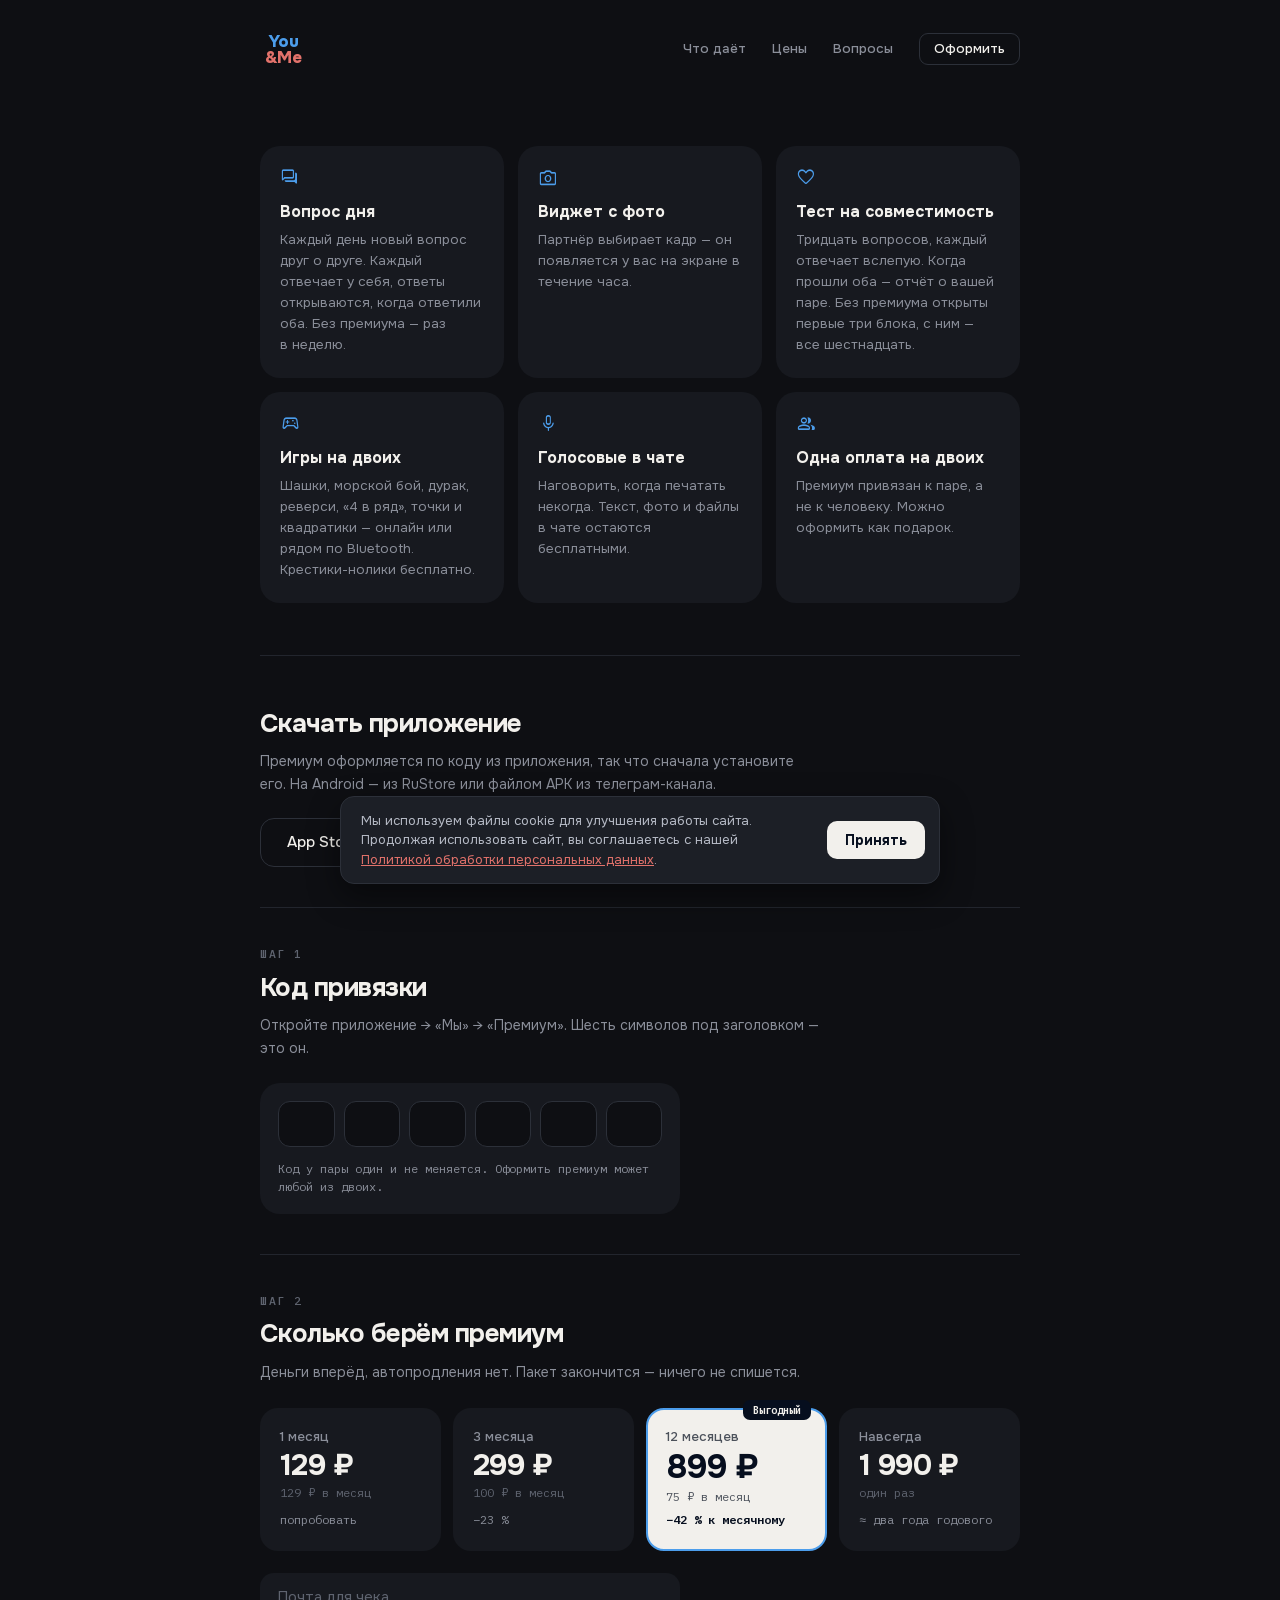
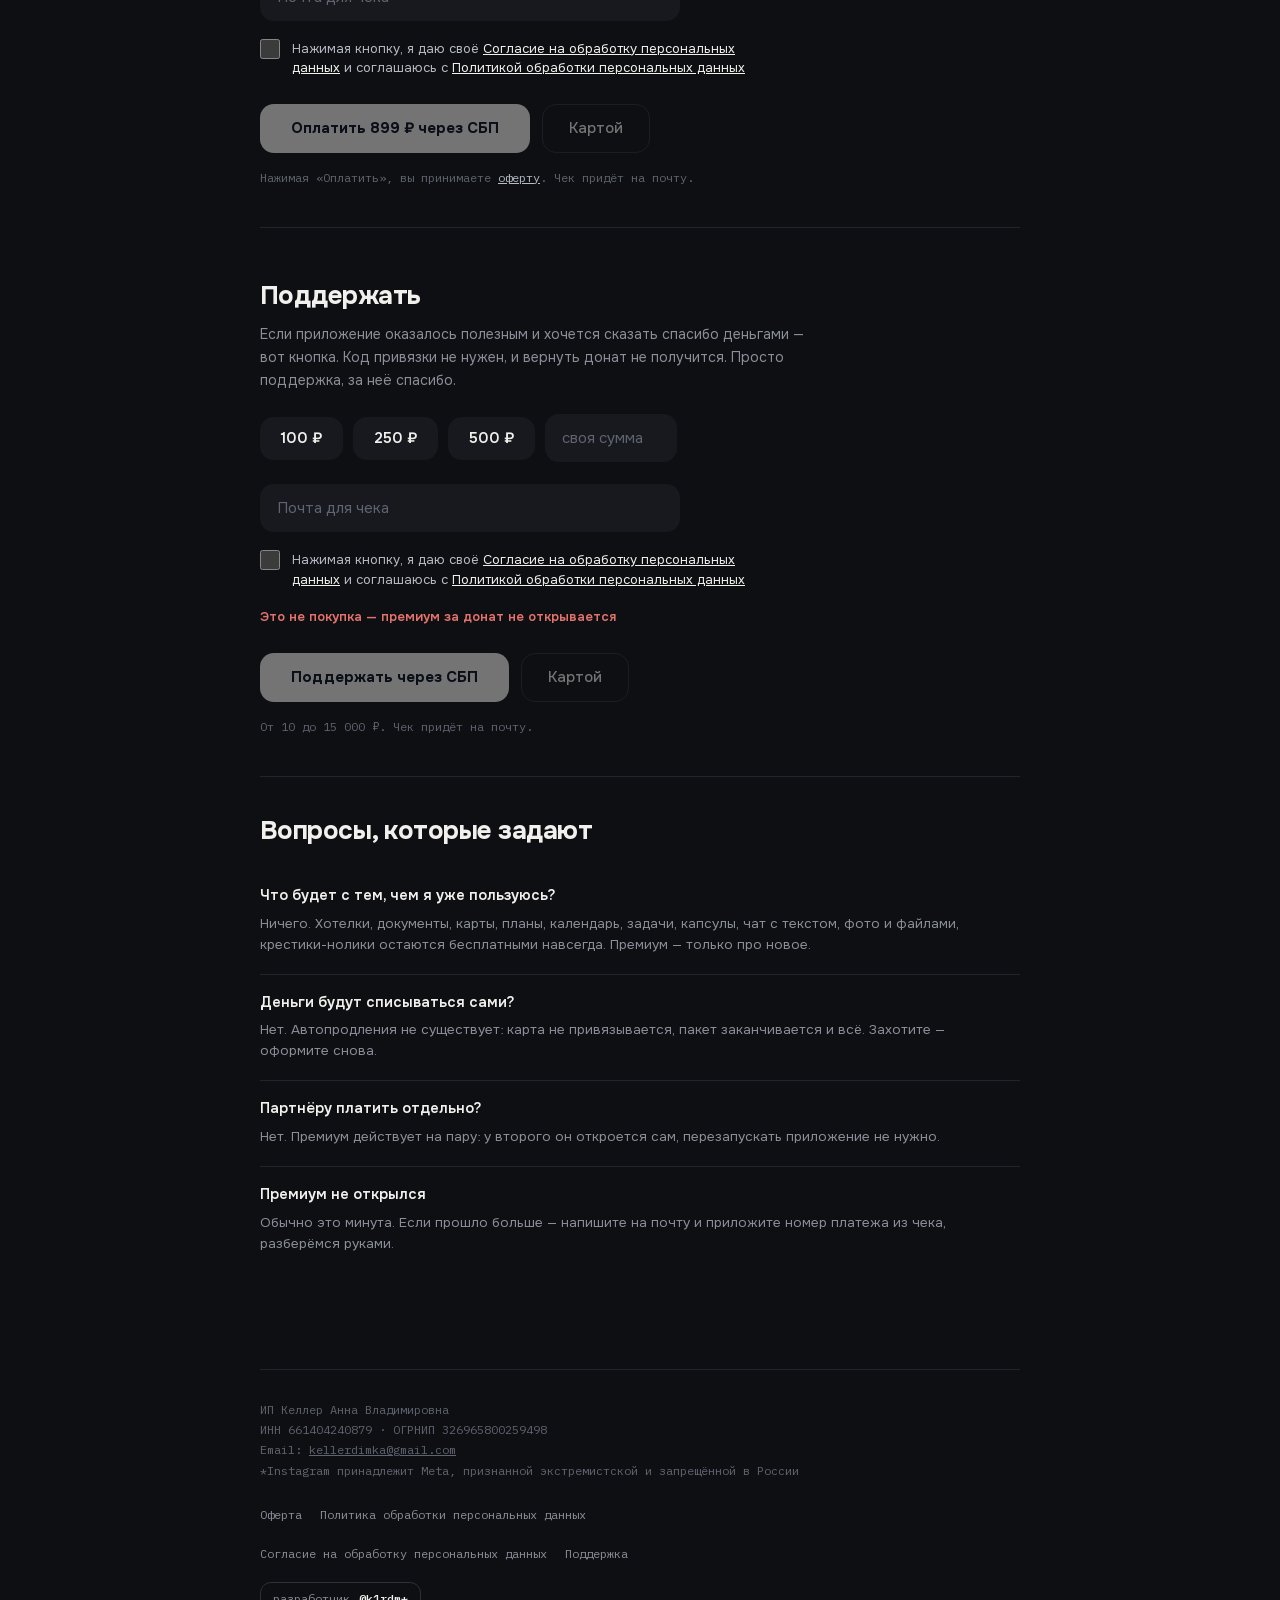
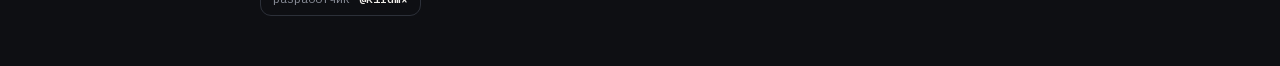
==== commit fe13a8d2: "Сайт из монорепо (54cd2cb)" ====
--- a/index.html
+++ b/index.html
@@ -8,7 +8,7 @@
 <link rel="icon" type="image/png" href="favicon.png">
 <link rel="apple-touch-icon" href="apple-touch-icon.png">
 <link rel="stylesheet" href="style.css">
-<link rel="stylesheet" href="pay.css">
+<link rel="stylesheet" href="pay.css?v=promo1">
 <script src="cookie.js" defer></script>
 <style>
 /* Стили только этой страницы. Палитра, шапка, подвал и типографика — в style.css */
@@ -132,8 +132,8 @@
 
 <section class="step" id="kod">
   <div class="step-no">Шаг 1</div>
-  <h2>Код пары</h2>
-  <p>Откройте приложение → «Мы» → «Настройки пары» → «Код пары». Тот же постоянный код доступен на экране «Премиум». Он используется для пары и оплаты; проверка кода на сайте не даёт доступ к аккаунту.</p>
+  <h2>Код привязки</h2>
+  <p>Откройте приложение → «Мы» → «Премиум». Шесть символов под заголовком — это он.</p>
 
   <div class="code-box">
     <div class="cells" id="cells">
@@ -144,12 +144,40 @@
       <input maxlength="1" inputmode="latin" autocapitalize="characters" autocomplete="off" spellcheck="false" aria-label="Символ кода 5">
       <input maxlength="1" inputmode="latin" autocapitalize="characters" autocomplete="off" spellcheck="false" aria-label="Символ кода 6">
     </div>
-    <div class="code-hint">Код пары постоянный. При необходимости его можно сменить в настройках пары. Оформить премиум может любой из двоих.</div>
+    <div class="code-hint">Код у пары один и не меняется. Оформить премиум может любой из двоих.</div>
     <div class="code-status" id="codeStatus" role="status" aria-live="polite">
       <span class="icon"></span>
       <span class="code-status-text"></span>
     </div>
   </div>
+  <div class="promo-entry" id="promoEntry" hidden>
+    <button class="promo-toggle" id="promoToggle" type="button" aria-expanded="false" aria-controls="promoPanel">Ввести промокод</button>
+    <div class="code-box promo-box" id="promoPanel" hidden>
+      <label for="promoInput">Промокод</label>
+      <div class="promo-controls">
+        <input id="promoInput" class="tip-own" autocomplete="off" spellcheck="false" maxlength="24" placeholder="Например, SOFA20" autocapitalize="characters">
+        <button class="btn btn-secondary" id="promoApply" type="button">Применить</button>
+        <button class="btn btn-secondary" id="promoRemove" type="button" hidden>Убрать</button>
+      </div>
+      <p id="promoMessage" class="promo-message" role="status" aria-live="polite" hidden></p>
+    </div>
+  </div>
+</section>
+
+<section class="step" id="promoTrial" hidden>
+  <div class="step-no">Шаг 2</div>
+  <h2 id="promoTrialTitle"></h2>
+  <p id="promoTrialRules"></p>
+  <p id="promoTrialHint"></p>
+  <div class="pay">
+    <button type="button" class="btn btn-primary" id="promoRedeem" disabled></button>
+  </div>
+</section>
+
+<section class="step" id="promoSuccess" hidden>
+  <h2>Премиум активирован</h2>
+  <p id="promoSuccessUntil" role="status"></p>
+  <div class="pay"><a class="btn btn-primary promo-return" id="promoReturn" href="youandme://us">Вернуться в You&amp;Me</a></div>
 </section>
 
 <section class="step" id="ceny">
@@ -218,7 +246,7 @@
 <section class="step" id="podderzhat">
   <h2>Поддержать</h2>
   <p>Если приложение оказалось полезным и хочется сказать спасибо деньгами — вот кнопка.
-    Код пары не нужен, и вернуть донат не получится. Просто поддержка, за неё спасибо.</p>
+    Код привязки не нужен, и вернуть донат не получится. Просто поддержка, за неё спасибо.</p>
 
   <!-- Суммы не рядом с ценами пакетов и заранее не выбраны: 300 ₽ по умолчанию под
        тарифом за 299 ₽ дважды приняли за покупку премиума (баг #146, 15.10 и 25.10). -->
@@ -298,7 +326,8 @@
 
 </div>
 
-<script src="pay.js"></script>
+<script src="pay.js?v=promo1"></script>
+<script src="promo.js"></script>
 <script>
 
 // ── донат ────────────────────────────────────────────────────────────────────
--- a/pay.css
+++ b/pay.css
@@ -34,6 +34,7 @@
 .code-status.warn { color: var(--mid); }
 .code-status.warn .icon { color: var(--dim); }
 .code-status small { display: block; font: 400 11.5px/1.3 var(--mono); color: var(--muted); margin-top: 3px; }
+
 
 /* ── тарифы ────────────────────────────────────────────── */
 
@@ -136,3 +137,26 @@
   .plan-badge { top: -8px; right: 12px; }
   .pay .btn { flex: 1; padding: 16px 20px; text-align: center; }
 }
+
+/* Промокод на странице премиума. */
+.promo-entry[hidden], .promo-box[hidden], .promo-message[hidden], .promo-controls [hidden],
+#promoTrial[hidden], #promoSuccess[hidden], #ceny[hidden] { display: none; }
+.promo-entry { margin-top: 20px; }
+.promo-toggle {
+  padding: 4px 0; border: 0; background: transparent; color: var(--accent);
+  font: 600 14px/1.5 var(--sans); cursor: pointer;
+}
+.promo-box { margin-top: 0; }
+.promo-box label { display: block; margin-bottom: 8px; font: 600 15px/1.4 var(--sans); }
+.promo-controls { display: flex; gap: 8px; }
+.promo-controls .tip-own { flex: 1; min-width: 0; background: var(--bg); border-color: var(--line); font-family: var(--mono); }
+.promo-controls .tip-own:focus { border-color: var(--accent); }
+.promo-controls .btn { flex: none; padding: 13px; font-size: 13px; }
+.promo-message { margin: 8px 0 0; font-size: 13px; color: #a6d8ac; }
+.promo-message[data-error="true"] { color: #ffae9d; }
+.plan-offer-price { grid-area: price; display: flex; flex-wrap: wrap; gap: 4px 7px; align-items: center; justify-content: start; }
+@media (max-width: 760px) { .plan-offer-price { justify-content: end; } }
+.plan-note[hidden] { display: none; }
+.plan-old-price { font: 400 12px/1.3 var(--sans); color: var(--muted); }
+.plan.best .plan-old-price { color: var(--on-light); opacity: .7; }
+.promo-return { text-decoration: none; }
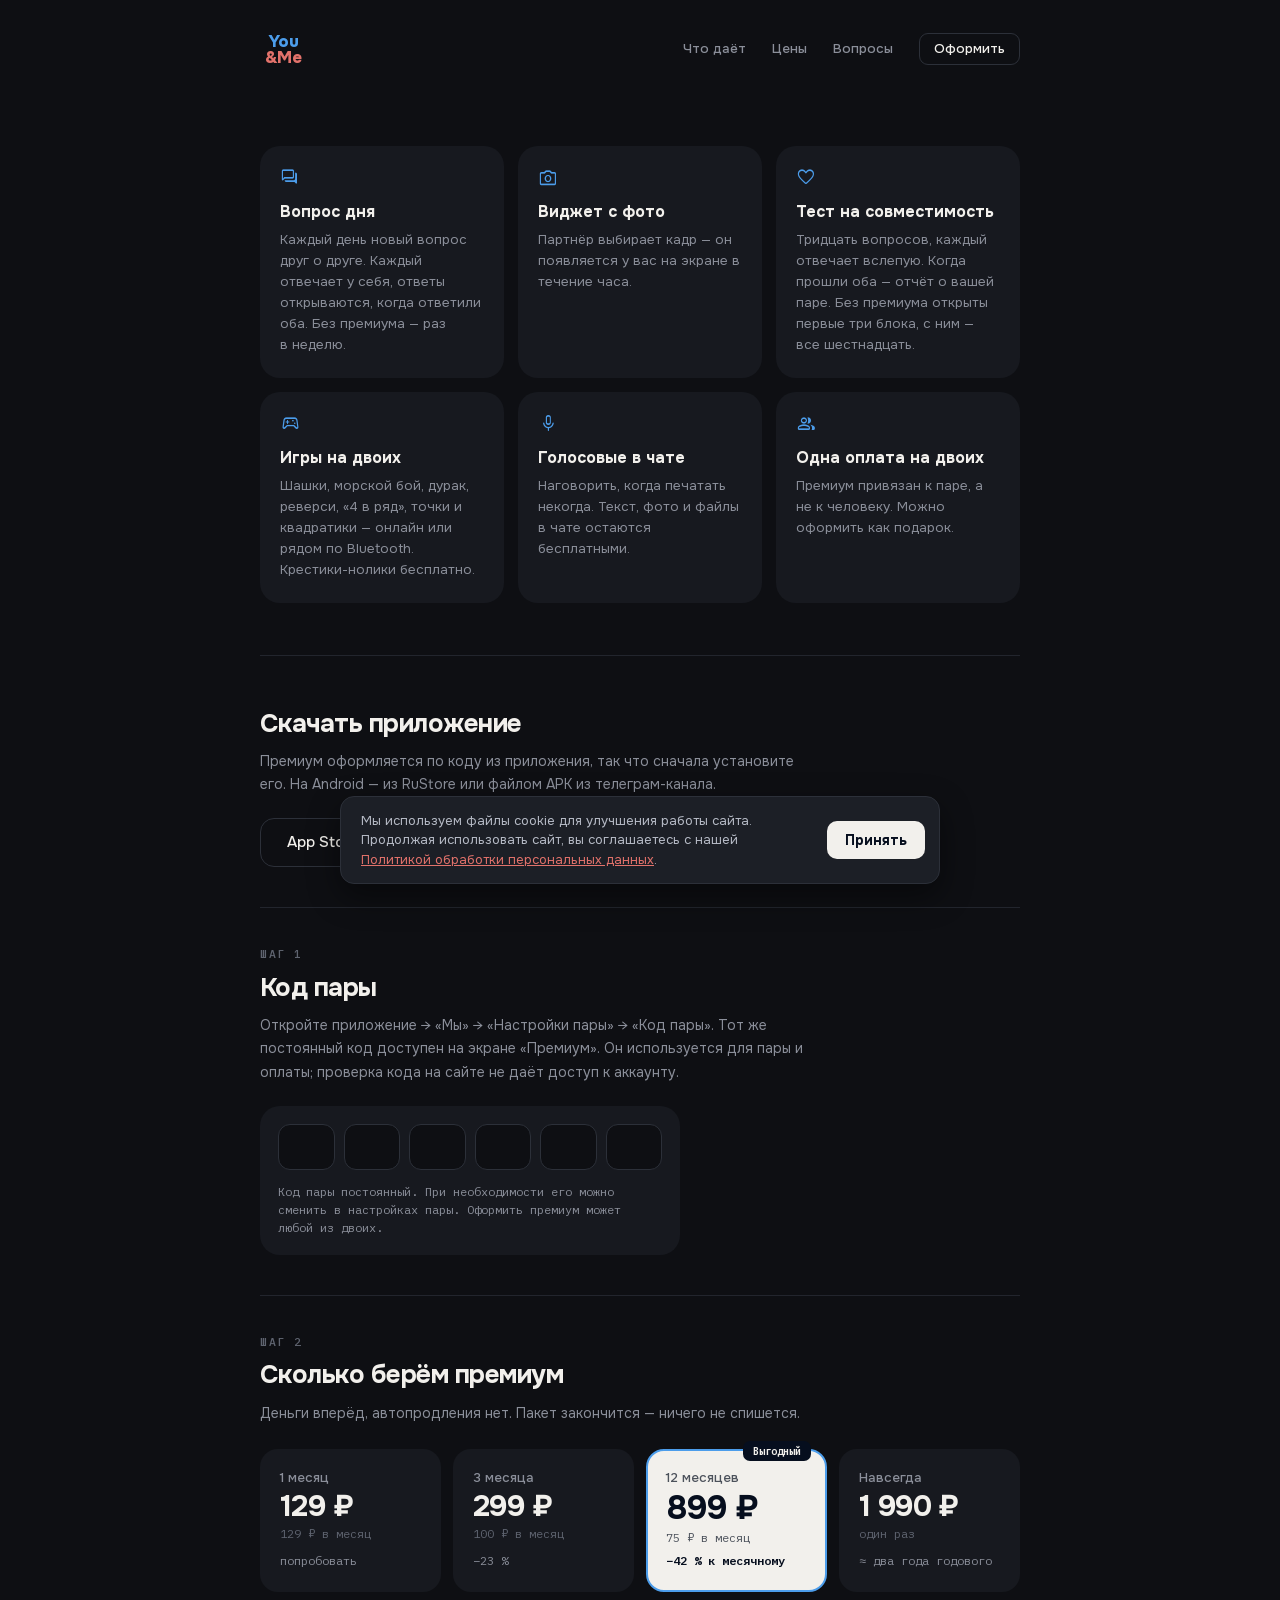
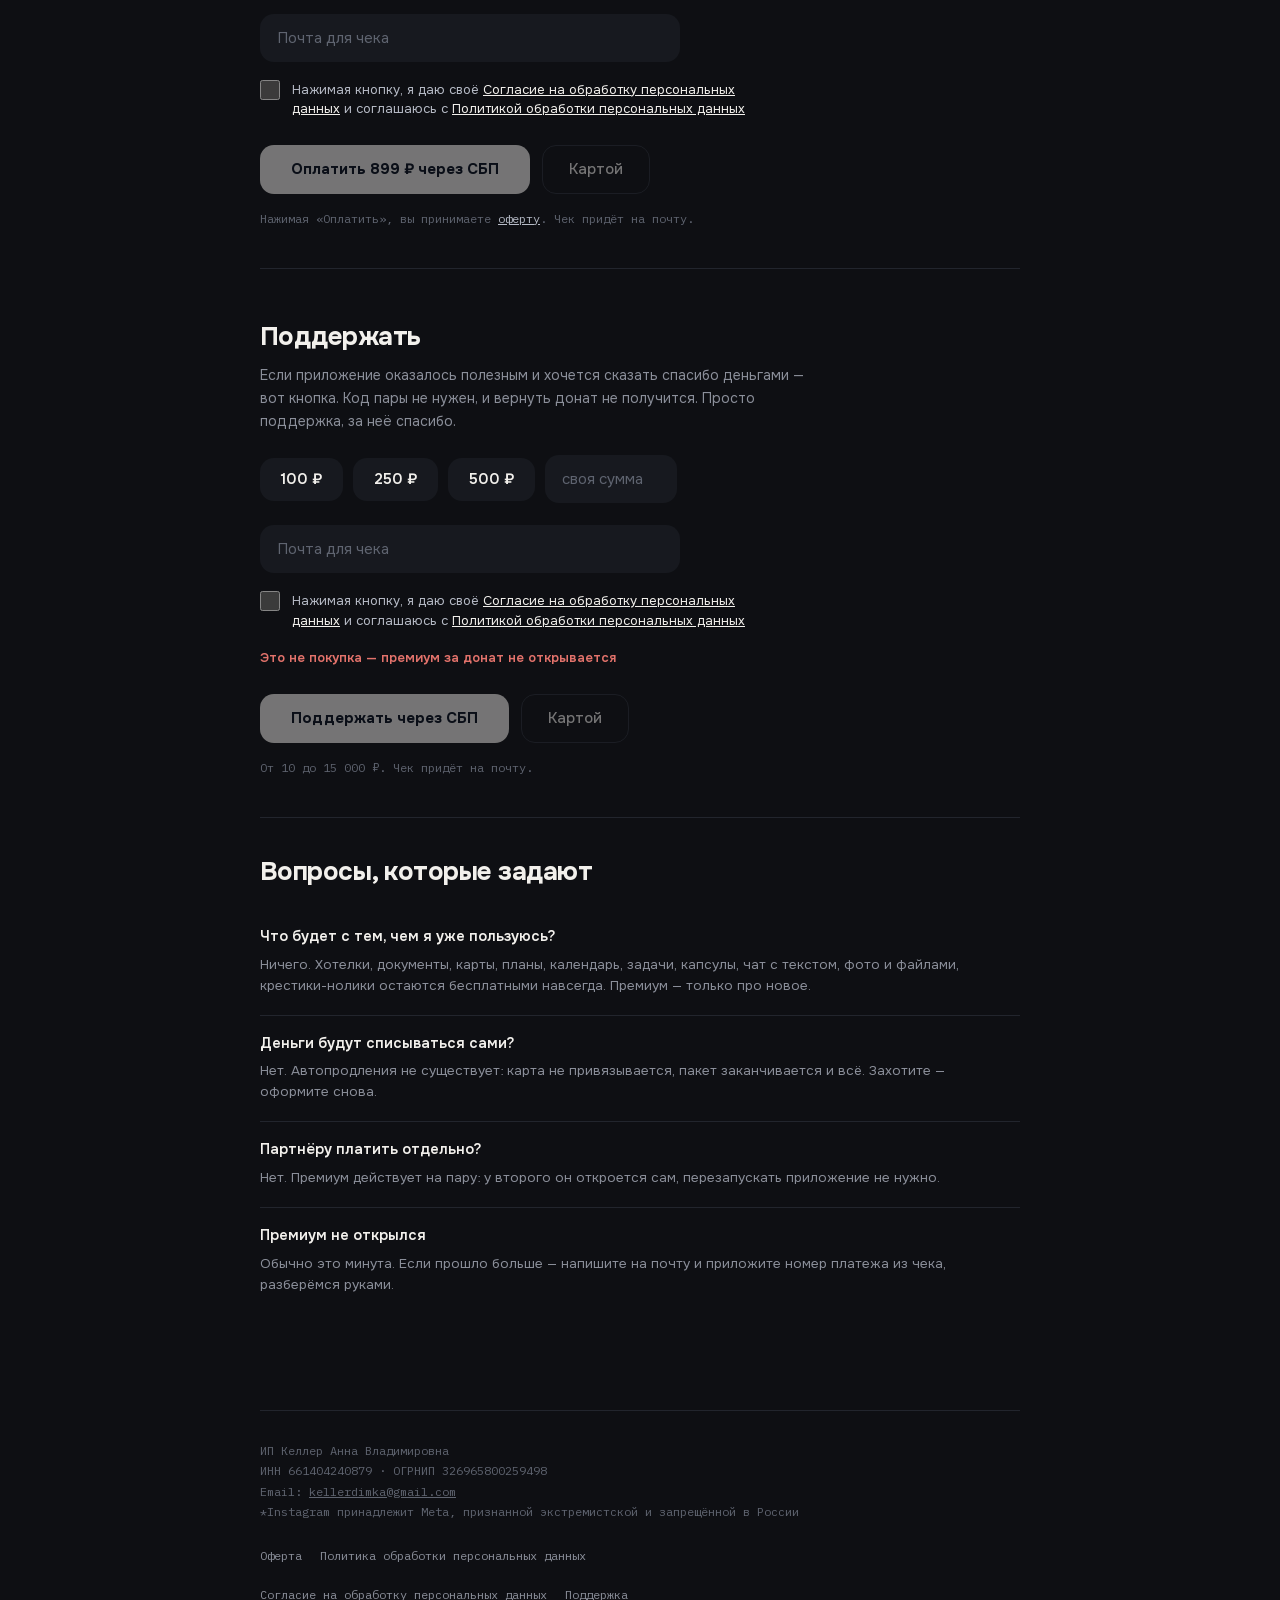
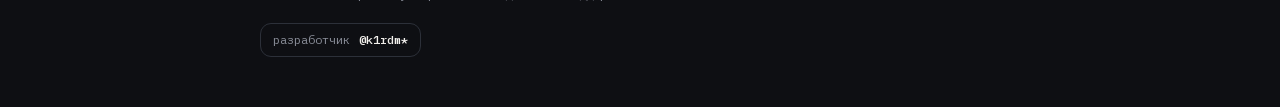
==== commit 67b276bc: "Сайт из монорепо (aafc440)" ====
--- a/index.html
+++ b/index.html
@@ -33,11 +33,10 @@
 
 /* ── скачать ───────────────────────────────────────────── */
 
-/* Ссылки на сторы — те же кнопки, что у оплаты, но это <a>: сбрасываем подчёркивание
-   и цвет ссылок из style.css. */
+/* Ссылки-кнопки используют цвета соответствующего варианта из pay.css. */
 .stores { margin-top: 22px; display: flex; gap: 12px; flex-wrap: wrap; }
-a.btn { display: inline-block; text-decoration: none; color: var(--fg); }
-a.btn:hover { color: var(--fg); }
+a.btn { display: inline-block; text-decoration: none; }
+a.btn-primary:hover { color: var(--on-light); }
 
 /* ── поддержать ────────────────────────────────────────── */
 
@@ -132,10 +131,15 @@
 
 <section class="step" id="kod">
   <div class="step-no">Шаг 1</div>
-  <h2>Код привязки</h2>
-  <p>Откройте приложение → «Мы» → «Премиум». Шесть символов под заголовком — это он.</p>
-
-  <div class="code-box">
+  <h2>Код пары</h2>
+  <p id="manualCodeIntro">Откройте приложение → «Мы» → «Настройки пары» → «Код пары». Тот же постоянный код доступен на экране «Премиум». Он используется для пары и оплаты; проверка кода на сайте не даёт доступ к аккаунту.</p>
+
+  <div class="code-box link-code" id="linkCode" hidden>
+    <strong id="linkStatus" role="status"></strong>
+    <button type="button" id="manualCodeButton">Ввести другой код</button>
+  </div>
+
+  <div class="code-box" id="manualCode">
     <div class="cells" id="cells">
       <input maxlength="1" inputmode="latin" autocapitalize="characters" autocomplete="off" spellcheck="false" aria-label="Символ кода 1">
       <input maxlength="1" inputmode="latin" autocapitalize="characters" autocomplete="off" spellcheck="false" aria-label="Символ кода 2">
@@ -144,7 +148,7 @@
       <input maxlength="1" inputmode="latin" autocapitalize="characters" autocomplete="off" spellcheck="false" aria-label="Символ кода 5">
       <input maxlength="1" inputmode="latin" autocapitalize="characters" autocomplete="off" spellcheck="false" aria-label="Символ кода 6">
     </div>
-    <div class="code-hint">Код у пары один и не меняется. Оформить премиум может любой из двоих.</div>
+    <div class="code-hint">Код пары постоянный. При необходимости его можно сменить в настройках пары. Оформить премиум может любой из двоих.</div>
     <div class="code-status" id="codeStatus" role="status" aria-live="polite">
       <span class="icon"></span>
       <span class="code-status-text"></span>
@@ -246,7 +250,7 @@
 <section class="step" id="podderzhat">
   <h2>Поддержать</h2>
   <p>Если приложение оказалось полезным и хочется сказать спасибо деньгами — вот кнопка.
-    Код привязки не нужен, и вернуть донат не получится. Просто поддержка, за неё спасибо.</p>
+    Код пары не нужен, и вернуть донат не получится. Просто поддержка, за неё спасибо.</p>
 
   <!-- Суммы не рядом с ценами пакетов и заранее не выбраны: 300 ₽ по умолчанию под
        тарифом за 299 ₽ дважды приняли за покупку премиума (баг #146, 15.10 и 25.10). -->
@@ -326,7 +330,7 @@
 
 </div>
 
-<script src="pay.js?v=promo1"></script>
+<script src="pay.js?v=payment-link3"></script>
 <script src="promo.js"></script>
 <script>
 
--- a/pay.css
+++ b/pay.css
@@ -35,6 +35,10 @@
 .code-status.warn .icon { color: var(--dim); }
 .code-status small { display: block; font: 400 11.5px/1.3 var(--mono); color: var(--muted); margin-top: 3px; }
 
+.link-code { font-size: 14px; }
+.link-code > strong { color: var(--accent); }
+.link-code p { color: var(--muted); margin: 10px 0; }
+.link-code button { margin-top: 6px; padding: 5px 0; border: 0; background: none; font: inherit; color: var(--accent); cursor: pointer; }
 
 /* ── тарифы ────────────────────────────────────────────── */
 
